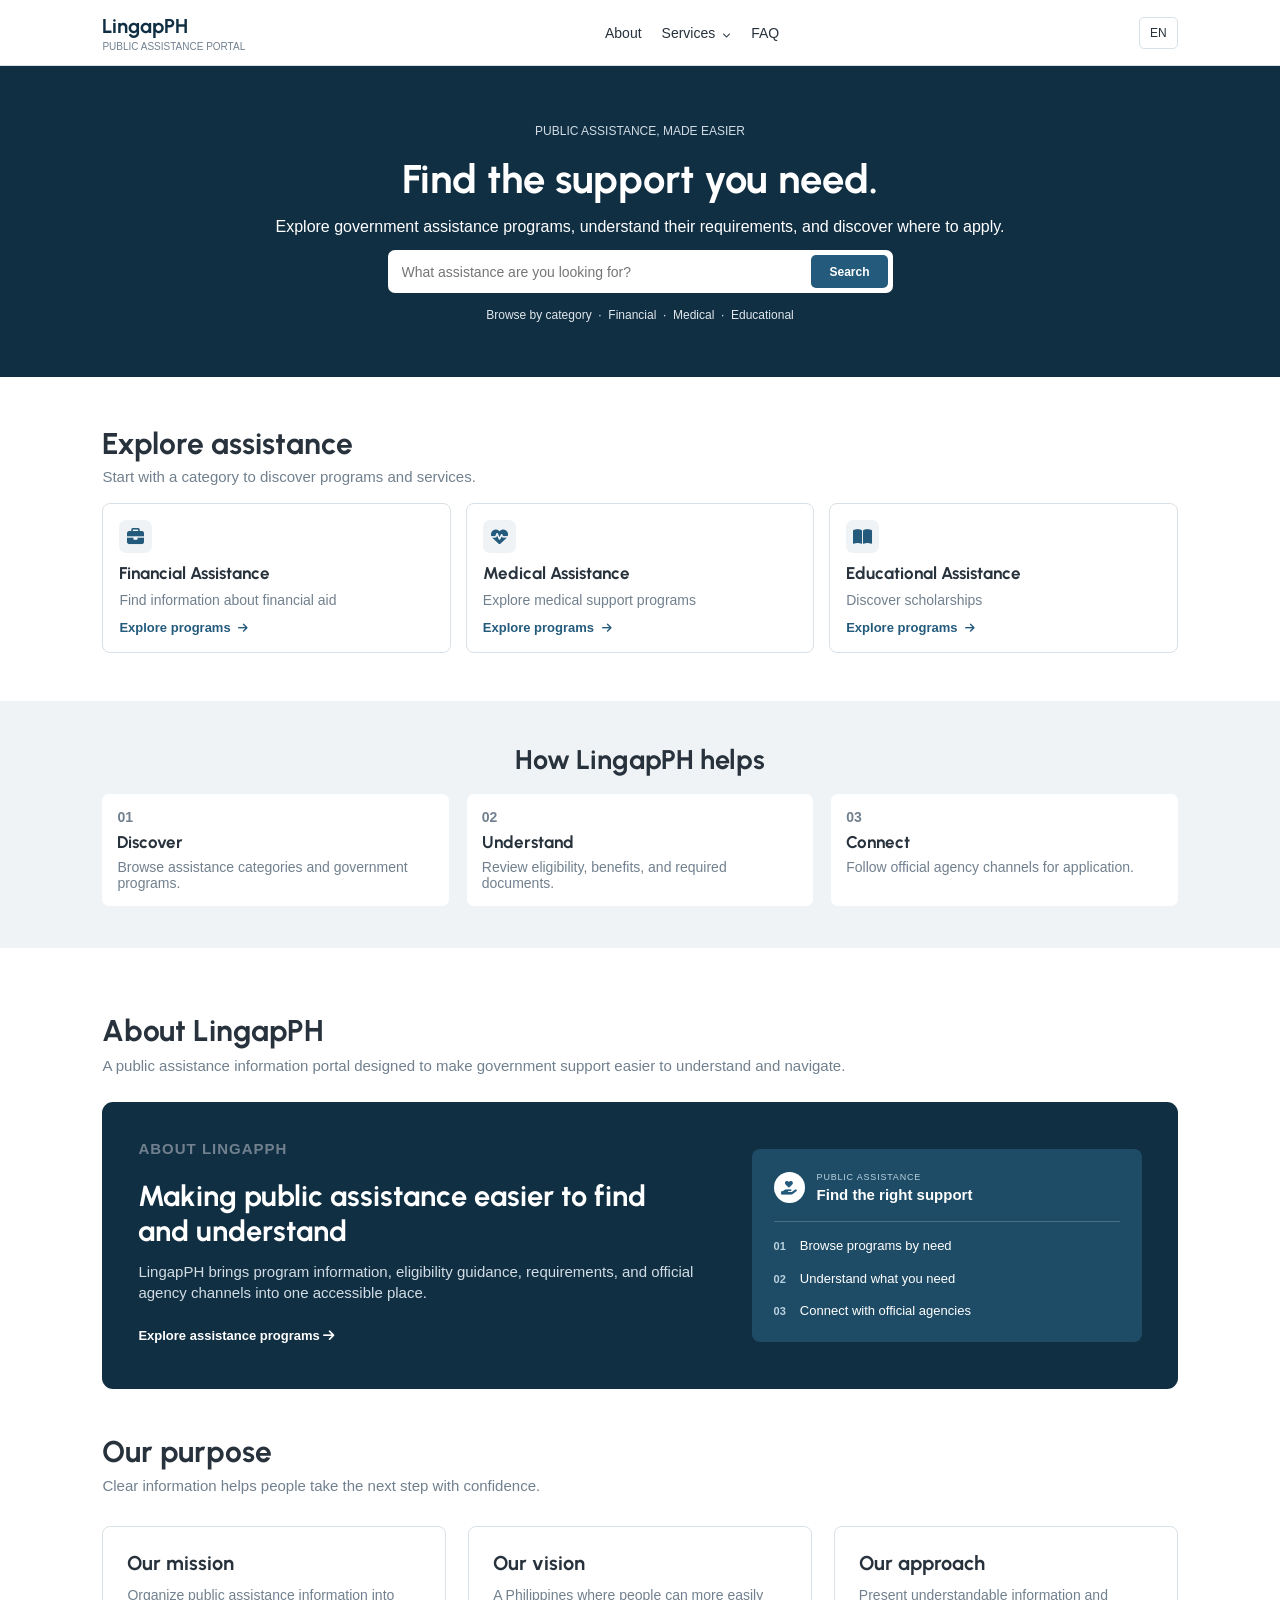
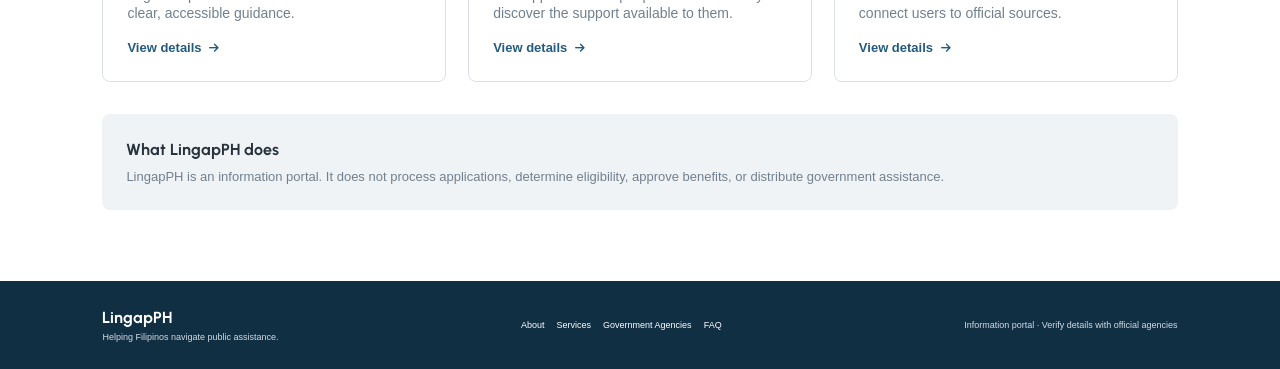
==== index.html @ 3e1032f5 "Refine portal pages and navigation" ====
<!DOCTYPE html>
<html lang="en">
<head>
    <meta charset="UTF-8">
    <meta name="viewport" content="width=device-width, initial-scale=1.0">
    <title>LingapPH | Home</title>
    <link rel="stylesheet" href="/css/style.css">
    <link rel="preconnect" href="https://fonts.googleapis.com">
    <link rel="preconnect" href="https://fonts.gstatic.com" crossorigin>
    <link href="https://fonts.googleapis.com/css2?family=Urbanist:wght@500;600;700&display=swap" rel="stylesheet">
    <link rel="stylesheet" href="https://cdnjs.cloudflare.com/ajax/libs/font-awesome/6.5.2/css/all.min.css">
</head>

<body>

    <!-- HEADER -->
    <header>
        <div class="logo">
            <h2>LingapPH</h2>
            <p>PUBLIC ASSISTANCE PORTAL</p>
        </div>

        <nav>
            <a href="/index.html">About</a>
            <div class="nav-dropdown">
                <a href="/pages/services.html" class="dropdown-toggle">Services <i class="fa-solid fa-chevron-down" aria-hidden="true"></i></a>
                <div class="dropdown-menu">
                    <a href="/pages/services.html">Services</a>
                    <a href="/pages/government.html">Government</a>
                    <a href="/pages/tools.html">Tools</a>
                </div>
            </div>
            <a href="/pages/contact.html">FAQ</a>
        </nav>

        <div class="language">EN</div>
    </header>

    <!-- HERO -->
    <section class="hero" id="home">
        <p class="subtitle">PUBLIC ASSISTANCE, MADE EASIER</p>

        <h1>Find the support you need.</h1>

        <p class="description">
            Explore government assistance programs, understand their requirements,
            and discover where to apply.
        </p>

        <div class="search-box">
            <input type="text" placeholder="What assistance are you looking for?">
            <button>Search</button>
        </div>

        <p class="browse">
            Browse by category &nbsp;·&nbsp;
            Financial &nbsp;·&nbsp;
            Medical &nbsp;·&nbsp;
            Educational
        </p>
    </section>

    <!-- ASSISTANCE CATEGORIES -->
    <section class="assistance">
        <h2 class="section-heading">Explore assistance</h2>

        <p class="section-description">
            Start with a category to discover programs and services.
        </p>

        <div class="assistance-cards">

            <div class="assistance-card">
                <div class="card-icon" aria-hidden="true">
                    <i class="fa-solid fa-briefcase"></i>
                </div>

                <h3>Financial Assistance</h3>

                <p>Find information about financial aid</p>

                <a href="#">Explore programs <i class="fa-solid fa-arrow-right" aria-hidden="true"></i></a>
            </div>

            <div class="assistance-card">
                <div class="card-icon" aria-hidden="true">
                    <i class="fa-solid fa-heart-pulse"></i>
                </div>

                <h3>Medical Assistance</h3>

                <p>Explore medical support programs</p>

                <a href="#">Explore programs <i class="fa-solid fa-arrow-right" aria-hidden="true"></i></a>
            </div>

            <div class="assistance-card">
                <div class="card-icon" aria-hidden="true">
                    <i class="fa-solid fa-book-open"></i>
                </div>

                <h3>Educational Assistance</h3>

                <p>Discover scholarships</p>

                <a href="#">Explore programs <i class="fa-solid fa-arrow-right" aria-hidden="true"></i></a>
            </div>

        </div>
    </section>

    <!-- HOW LINGAPPH HELPS -->
    <section class="how-it-works">
        <h2>How LingapPH helps</h2>

        <div class="steps">

            <div class="step">
                <p class="step-number">01</p>
                <h3>Discover</h3>
                <p>Browse assistance categories and government programs.</p>
            </div>

            <div class="step">
                <p class="step-number">02</p>
                <h3>Understand</h3>
                <p>Review eligibility, benefits, and required documents.</p>
            </div>

            <div class="step">
                <p class="step-number">03</p>
                <h3>Connect</h3>
                <p>Follow official agency channels for application.</p>
            </div>

        </div>
    </section>

    <!-- ABOUT -->
    <main class="about-page" id="about">
        <section class="about-intro">
            <h1>About LingapPH</h1>
            <p>A public assistance information portal designed to make government support easier to understand and navigate.</p>
        </section>

        <section class="about-feature">
            <div class="about-feature-copy">
                <p class="feature-label">ABOUT LINGAPPH</p>
                <h2>Making public assistance easier to find and understand</h2>
                <p>LingapPH brings program information, eligibility guidance, requirements, and official agency channels into one accessible place.</p>
                <a href="/pages/services.html">Explore assistance programs <i class="fa-solid fa-arrow-right" aria-hidden="true"></i></a>
            </div>

            <div class="about-feature-panel" aria-label="LingapPH assistance overview">
                <div class="feature-panel-heading">
                    <span class="feature-panel-icon"><i class="fa-solid fa-hand-holding-heart"></i></span>
                    <div>
                        <p>PUBLIC ASSISTANCE</p>
                        <strong>Find the right support</strong>
                    </div>
                </div>

                <div class="feature-panel-row">
                    <span>01</span>
                    <p>Browse programs by need</p>
                </div>
                <div class="feature-panel-row">
                    <span>02</span>
                    <p>Understand what you need</p>
                </div>
                <div class="feature-panel-row">
                    <span>03</span>
                    <p>Connect with official agencies</p>
                </div>
            </div>
        </section>

        <section class="purpose">
            <h2>Our purpose</h2>
            <p class="purpose-intro">Clear information helps people take the next step with confidence.</p>

            <div class="purpose-cards">
                <article class="purpose-card">
                    <h3>Our mission</h3>
                    <p>Organize public assistance information into clear, accessible guidance.</p>
                    <a href="#">View details <i class="fa-solid fa-arrow-right" aria-hidden="true"></i></a>
                </article>

                <article class="purpose-card">
                    <h3>Our vision</h3>
                    <p>A Philippines where people can more easily discover the support available to them.</p>
                    <a href="#">View details <i class="fa-solid fa-arrow-right" aria-hidden="true"></i></a>
                </article>

                <article class="purpose-card">
                    <h3>Our approach</h3>
                    <p>Present understandable information and connect users to official sources.</p>
                    <a href="#">View details <i class="fa-solid fa-arrow-right" aria-hidden="true"></i></a>
                </article>
            </div>
        </section>

        <section class="about-note">
            <h3>What LingapPH does</h3>
            <p>LingapPH is an information portal. It does not process applications, determine eligibility, approve benefits, or distribute government assistance.</p>
        </section>
    </main>

    <!-- FOOTER -->
    <footer>

        <div class="footer-brand">
            <h3>LingapPH</h3>
            <p>Helping Filipinos navigate public assistance.</p>
        </div>

        <div class="footer-links">
            <a href="#about">About</a>
            <a href="/pages/services.html">Services</a>
            <a href="/pages/government.html">Government Agencies</a>
            <a href="/pages/contact.html">FAQ</a>
        </div>

        <p class="footer-note">
            Information portal · Verify details with official agencies
        </p>

    </footer>

</body>
</html>
---- css/style.css ----
/* ==============================REUSABLES============================== */

:root {
    --navy: #112f43;
    --blue: #245b7d;
    --white: #ffffff;
    --light: #f0f3f5;
    --border: #d9e1e6;
    --text: #27323c;
    --muted: #71808e;
}

* {
    margin: 0;
    padding: 0;
    box-sizing: border-box;
}

body {
    font-family: Helvetica, Arial, sans-serif;
    color: var(--text);
    background-color: var(--white);
}

h1,
h2,
h3,
.logo h2 {
    font-family: "Urbanist", Helvetica, Arial, sans-serif;
}

/* HEADER */

header {
    width: 100%;
    height: 66px;
    padding: 0 8%;
    display: flex;
    align-items: center;
    justify-content: space-between;
    background-color: var(--white);
    border-bottom: 1px solid var(--border);
}

.logo h2 {
    font-size: 20px;
    color: var(--navy);
}

.logo p {
    font-size: 8px;
    margin-top: 3px;
    color: var(--muted);
}

nav {
    display: flex;
    align-items: center;
    gap: 20px;
}

nav a {
    text-decoration: none;
    color: var(--text);
    font-size: 11px;
}

nav a.active {
    color: var(--blue);
    font-weight: bold;
}

.nav-dropdown {
    position: relative;
    height: 66px;
    display: flex;
    align-items: center;
}

.dropdown-toggle i {
    margin-left: 4px;
    font-size: 8px;
}

.dropdown-menu {
    position: absolute;
    top: 58px;
    left: -12px;
    z-index: 10;
    min-width: 140px;
    padding: 8px 0;
    display: none;
    background-color: var(--white);
    border: 1px solid var(--border);
    border-radius: 6px;
    box-shadow: 0 5px 14px rgba(17, 47, 67, 0.12);
}

.nav-dropdown:hover .dropdown-menu {
    display: block;
}

.dropdown-menu a {
    display: block;
    padding: 9px 14px;
    white-space: nowrap;
}

.dropdown-menu a:hover {
    background-color: var(--light);
    color: var(--blue);
}

.language {
    padding: 8px 10px;
    border: 1px solid var(--border);
    border-radius: 5px;
    font-size: 10px;
}

/* FOOTER */

footer {
    background-color: var(--navy);
    color: var(--white);
    padding: 27px 8%;
    display: flex;
    align-items: center;
    justify-content: space-between;
    gap: 20px;
}

.footer-brand h3 {
    font-size: 16px;
    margin-bottom: 5px;
}

.footer-brand p,
.footer-note {
    font-size: 9px;
    color: #d1dce4;
}

.footer-links {
    display: flex;
    gap: 12px;
}

.footer-links a {
    color: var(--white);
    text-decoration: none;
    font-size: 9px;
}

/* ==============================HOME============================== */

/* HERO SECTION */

.hero {
    background-color: var(--navy);
    color: var(--white);
    text-align: center;
    padding: 58px 20px 55px;
}

.hero .subtitle {
    font-size: 12px;
    margin-bottom: 17px;
    color: #d1dce4;
}

.hero h1 {
    font-size: 40px;
    margin-bottom: 15px;
}

.hero .description {
    font-size: 16px;
    margin-bottom: 14px;
}

.search-box {
    max-width: 505px;
    height: 43px;
    margin: 0 auto 15px;
    padding: 5px;
    display: flex;
    background-color: var(--white);
    border-radius: 7px;
}

.search-box input {
    flex: 1;
    min-width: 0;
    padding: 0 9px;
    border: none;
    outline: none;
    font-family: Helvetica, Arial, sans-serif;
    font-size: 14px;
}

.search-box button {
    padding: 0 18px;
    border: none;
    border-radius: 5px;
    background-color: var(--blue);
    color: var(--white);
    font-weight: bold;
    font-size: 12px;
    cursor: pointer;
}

.browse {
    font-size: 12px;
    color: #e0e7ec;
}

/* ASSISTANCE SECTION */

.assistance {
    padding: 48px 8%;
}

.section-heading {
    font-size: 30px;
    margin-bottom: 6px;
}

.section-description {
    font-size: 15px;
    color: var(--muted);
    margin-bottom: 18px;
}

.assistance-cards {
    display: flex;
    gap: 15px;
}

.assistance-card {
    flex: 1;
    padding: 16px;
    border: 1px solid var(--border);
    border-radius: 8px;
}

.card-icon {
    width: 33px;
    height: 33px;
    display: grid;
    place-items: center;
    margin-bottom: 10px;
    border-radius: 7px;
    background-color: var(--light);
    color: var(--blue);
}

.card-icon svg {
    width: 19px;
    height: 19px;
    fill: none;
    stroke: currentColor;
    stroke-width: 1.7;
    stroke-linecap: round;
    stroke-linejoin: round;
}

.card-icon i {
    font-size: 17px;
}

.assistance-card h3 {
    font-size: 17px;
    margin-bottom: 9px;
}

.assistance-card p {
    font-size: 14px;
    color: var(--muted);
    margin-bottom: 10px;
}

.assistance-card a {
    text-decoration: none;
    color: var(--blue);
    font-size: 13px;
    font-weight: bold;
}

.assistance-card a i,
.purpose-card a i,
.service-card a i {
    margin-left: 4px;
    font-size: 11px;
}

/* HOW IT WORKS */

.how-it-works {
    background-color: var(--light);
    padding: 42px 8px;
    padding-left: 8%;
    padding-right: 8%;
}

.how-it-works h2 {
    text-align: center;
    font-size: 27px;
    margin-bottom: 18px;
}

.steps {
    display: flex;
    gap: 18px;
}

.step {
    flex: 1;
    padding: 15px;
    background-color: var(--white);
    border-radius: 7px;
}

.step-number {
    color: var(--blue);
    font-size: 13px;
    font-weight: bold;
    margin-bottom: 7px;
}

.step h3 {
    font-size: 17px;
    margin-bottom: 7px;
}

.step p {
    font-size: 14px;
    color: var(--muted);
}

/* ==============================ABOUT============================== */

.about {
    padding: 50px 100px;
}

.about h2 {
    font-size: 30px;
    margin-bottom: 15px;
}

.about p {
    font-size: 15px;
    color: var(--muted);
}

/* ==============================SERVICES============================== */

.services-page {
    padding: 64px 8% 70px;
}

.services-intro h1 {
    font-size: 30px;
    margin-bottom: 8px;
}

.services-intro p {
    color: var(--muted);
    font-size: 15px;
    margin-bottom: 24px;
}

.services-search {
    height: 61px;
    display: flex;
    align-items: center;
    padding: 5px 10px 5px 14px;
    border: 1px solid var(--border);
    border-radius: 8px;
}

.services-search input {
    flex: 1;
    height: 100%;
    border: none;
    outline: none;
    color: var(--text);
    font-family: Helvetica, Arial, sans-serif;
    font-size: 14px;
}

.services-search input::placeholder {
    color: var(--muted);
}

.services-search button,
.filter {
    border: none;
    border-radius: 20px;
    background-color: var(--light);
    color: var(--blue);
    font-weight: bold;
    font-size: 12px;
}

.services-search button {
    padding: 10px 15px;
}

.service-filters {
    display: flex;
    gap: 10px;
    margin: 24px 0;
}

.filter {
    padding: 9px 14px;
}

.service-grid {
    display: grid;
    grid-template-columns: repeat(3, 1fr);
    gap: 24px 18px;
}

.service-card {
    min-height: 133px;
    padding: 20px;
    border: 1px solid var(--border);
    border-radius: 8px;
}

.service-card h2 {
    font-size: 17px;
    margin-bottom: 10px;
}

.service-card p {
    min-height: 35px;
    color: var(--muted);
    font-size: 14px;
    line-height: 1.25;
    margin-bottom: 9px;
}

.service-card a {
    color: var(--blue);
    font-size: 13px;
    font-weight: bold;
    text-decoration: none;
}

.services-note {
    margin-top: 24px;
    color: var(--muted);
    font-size: 12px;
}

/* ==============================ABOUT PAGE============================== */

.about-page {
    padding: 64px 8% 71px;
}

.about-intro h1 {
    font-size: 30px;
    margin-bottom: 8px;
}

.about-intro > p,
.purpose-intro,
.about-feature p,
.purpose-card p,
.about-note p {
    color: var(--muted);
    font-size: 15px;
}

.about-feature {
    min-height: 287px;
    display: flex;
    justify-content: space-between;
    align-items: stretch;
    gap: 55px;
    margin-top: 28px;
    padding: 34px 36px;
    background-color: var(--navy);
    color: var(--white);
    border-radius: 11px;
}

.about-feature-copy {
    flex: 1;
    padding: 3px 0;
}

.feature-label {
    color: #b9d2df;
    font-size: 11px;
    font-weight: bold;
    letter-spacing: 1px;
    margin-bottom: 19px;
}

.about-feature h2 {
    max-width: 660px;
    font-size: 29px;
    margin-bottom: 14px;
}

.about-feature p {
    max-width: 670px;
    line-height: 1.35;
}

.about-feature-copy > p:not(.feature-label) {
    color: #d1dce4;
    margin-bottom: 23px;
}

.about-feature-copy a {
    color: var(--white);
    font-size: 13px;
    font-weight: bold;
    text-decoration: none;
}

.about-feature-panel {
    width: 390px;
    flex: 0 0 390px;
    align-self: center;
    padding: 22px;
    background-color: #1e4b65;
    border-radius: 8px;
}

.feature-panel-heading {
    display: flex;
    align-items: center;
    gap: 12px;
    padding-bottom: 17px;
    border-bottom: 1px solid rgba(255, 255, 255, 0.2);
}

.feature-panel-icon {
    width: 31px;
    height: 31px;
    display: grid;
    place-items: center;
    border-radius: 50%;
    background-color: var(--white);
    color: var(--blue);
    line-height: 1;
}

.feature-panel-icon i {
    font-size: 14px;
}

.feature-panel-heading p {
    color: #b9d2df;
    font-size: 9px;
    letter-spacing: .8px;
    margin-bottom: 3px;
}

.feature-panel-heading strong {
    font-size: 15px;
}

.feature-panel-row {
    display: flex;
    align-items: center;
    gap: 14px;
    padding-top: 15px;
}

.feature-panel-row span {
    color: #b9d2df;
    font-size: 11px;
    font-weight: bold;
}

.feature-panel-row p {
    color: var(--white);
    font-size: 13px;
}

.purpose {
    margin-top: 28px;
}

.purpose h2 {
    font-size: 30px;
    margin-bottom: 7px;
}

.purpose-intro {
    margin-bottom: 27px;
}

.purpose-cards {
    display: grid;
    grid-template-columns: repeat(3, 1fr);
    gap: 19px;
}

.purpose-card {
    min-height: 133px;
    padding: 20px;
    border: 1px solid var(--border);
    border-radius: 8px;
}

.purpose-card h3 {
    font-size: 17px;
    margin-bottom: 10px;
}

.purpose-card p {
    min-height: 35px;
    line-height: 1.25;
    margin-bottom: 9px;
}

.purpose-card a {
    font-size: 14px;
}

.purpose-card a i {
    font-size: 14px;
}

.purpose-card a {
    color: var(--blue);
    font-size: 13px;
    font-weight: bold;
    text-decoration: none;
    font-size: 9px;
}

/* CONTACTS SECTION */

.contacts {
  display: flex;
  flex-direction: column;
  padding: 48px 8%;
}

.contactsB {
  display: flex;
  flex-direction: row;
  margin-top: 14px;
  gap: 15px;
}

.contact-card {
  flex: 1;
  width: 500px;
  padding: 16px;
  border: 1px solid var(--border);
  border-radius: 8px;
}

.contact {
  display: flex;
  gap: 20px;
}

.getTouch {
  background-color: var(--light);
  height: 100%;
  width: 450px;
  border-radius: 7px;
  padding: 16px 8px;
  padding-left: 20px;
  padding-right: 20px;
}

.getTouch h3 {
  font-size: 13px;
  margin-top: 16px;
  margin-bottom: 7px;
}

.cForm {
  font-weight: bold;
  font-size: 13px;
  margin-top: 16px;
  font-family: Helvetica;
}

.contact-card input[type=text], textarea {
  border: 1px solid var(--border);
  border-radius: 5px;
  width: 100%;
  padding: 5px;
  margin-top: 7px;
  margin-bottom: 7px;
}

.contact-card input[type=SendMessagebtn] {
  width: 110px;
  font-size: 13px;
  font-weight: bold;
  text-align: center;
  background-color: var(--light);
  color: var(--blue);
  padding: 7px;
  border: none;
  border-radius: 20px;
}

/* LISTING PAGES */
.listing-page {
    margin: 0 8%;
    padding: 64px 0;
}

.listing-intro h1 {
    font-size: 30px;
    margin-bottom: 8px;
}

.listing-intro p {
    color: var(--muted);
    font-size: 15px;
    margin-bottom: 24px;
}

.tools-grid {
    display: grid;
    grid-template-columns: repeat(3, 1fr);
    gap: 24px 20px;
}

.listing-card,
.agency-card {
    padding: 20px;
    border: 1px solid var(--border);
    border-radius: 8px;
}

.listing-card {
    min-height: 133px;
}

.listing-card h2,
.agency-card h2 {
    font-size: 17px;
    margin-bottom: 10px;
}

.listing-card p,
.agency-card p {
    color: var(--muted);
    font-size: 14px;
    line-height: 1.25;
    margin-bottom: 9px;
}

.listing-card a,
.agency-card a {
    color: var(--blue);
    font-size: 13px;
    font-weight: bold;
    text-decoration: none;
}

.listing-card a i,
.agency-card a i {
    margin-left: 5px;
    font-size: 11px;
}

.listing-note {
    margin-top: 24px;
    padding: 20px;
    background: var(--light);
    border-radius: 8px;
}

.listing-note h3 {
    font-size: 16px;
    margin-bottom: 8px;
}

.listing-note p {
    color: var(--muted);
    font-size: 13px;
}

.agency-search {
    height: 61px;
    display: flex;
    align-items: center;
    padding: 5px 10px 5px 14px;
    border: 1px solid var(--border);
    border-radius: 8px;
}

.agency-search input {
    flex: 1;
    height: 100%;
    border: 0;
    outline: 0;
    font: 14px Helvetica, Arial, sans-serif;
}

.agency-search button,
.agency-filters button {
    border: 0;
    border-radius: 20px;
    background: var(--light);
    color: var(--blue);
    font-size: 12px;
    font-weight: bold;
    padding: 10px 15px;
}

.agency-filters {
    display: flex;
    gap: 10px;
    margin: 24px 0;
}

.agency-filters button {
    padding: 9px 14px;
}

.agency-list {
    display: grid;
    grid-template-columns: repeat(3, 1fr);
    gap: 18px;
}

.agency-card {
    min-height: 150px;
}

/* CONTACT PAGE */
.contacts {
    margin: 0 8%;
    padding: 64px 0;
}

.contactsB {
    display: grid;
    grid-template-columns: 1fr 1fr;
    gap: 28px;
}

.contact {
    display: block;
}

.contact-card {
    width: auto;
    padding: 24px;
}

.contact-card h3 {
    font-size: 21px;
    margin-bottom: 14px;
}

.cForm {
    margin-top: 0;
    font-size: 13px;
}

.contact-card input[type=text],
.contact-card textarea {
    display: block;
    width: 100%;
    padding: 0 12px;
    margin: 8px 0 13px;
    font: 14px Helvetica, Arial, sans-serif;
    color: var(--text);
}

.contact-card input[type=text] {
    height: 41px;
}

.contact-card textarea {
    height: 128px;
    padding-top: 10px;
    resize: vertical;
}

.contact-card input[type=SendMessagebtn] {
    margin-top: -1px;
}

.getTouch {
    width: auto;
    min-height: 307px;
    padding: 22px 24px;
    border-radius: 9px;
}

/* Shared detail links */
.service-card a,
.listing-card a,
.agency-card a,
.purpose-card a {
    font-size: 13px;
    line-height: 1.35;
}

.service-card a i,
.listing-card a i,
.agency-card a i,
.purpose-card a i {
    margin-left: 4px;
    font-size: 11px;
}

.getTouch .section-heading {
    font-size: 21px;
    margin-bottom: 16px;
}

.getTouch h3 {
    font-size: 14px;
    margin: 0 0 14px;
}

.getTouch .section-description {
    font-size: 14px;
    line-height: 1.25;
    margin-bottom: 16px;
}

/* ==============================FAQ PAGE============================== */

.faq-page {
    margin: 0 8%;
    padding: 64px 0 72px;
}

.faq-list {
    display: grid;
    gap: 12px;
}

.faq-card {
    min-height: 116px;
    padding: 20px;
    border: 1px solid var(--border);
    border-radius: 8px;
}

.faq-card h2 {
    font-size: 17px;
    margin-bottom: 10px;
}

.faq-card p {
    color: var(--muted);
    font-size: 14px;
    line-height: 1.25;
    margin-bottom: 9px;
}

.faq-card a {
    color: var(--blue);
    font-size: 13px;
    font-weight: bold;
    text-decoration: none;
}

.faq-card a i {
    margin-left: 4px;
    font-size: 11px;
}

/* Purpose section */
.purpose {
    margin-top: 44px;
}

.purpose-intro {
    margin-bottom: 32px;
}

.purpose-cards {
    gap: 22px;
}

.purpose-card {
    min-height: 151px;
    padding: 24px;
}

.purpose-card h3 {
    font-size: 20px;
    margin-bottom: 12px;
}

.purpose-card p {
    min-height: 40px;
    font-size: 14px;
    line-height: 1.25;
    margin-bottom: 11px;
}

.about-note {
    margin-top: 32px;
    padding: 26px 24px;
    background: var(--light);
    border-radius: 8px;
}

.about-note h3 {
    font-size: 16px;
    margin-bottom: 10px;
}

.about-note p {
    font-size: 13px;
}

/* Home page typography */
.logo h2 {
    font-size: 20px;
}

.logo p {
    font-size: 10px;
}

nav a {
    font-size: 14px;
}

.language {
    font-size: 12px;
}

.hero h1 {
    font-size: 40px;
}

.hero .description {
    font-size: 16px;
}

.browse {
    font-size: 12px;
}

.section-heading {
    font-size: 30px;
}

.section-description {
    font-size: 15px;
}

.assistance-card {
    padding: 16px;
}

.assistance-card h3 {
    font-size: 17px;
}

.assistance-card p {
    font-size: 14px;
}

.assistance-card a {
    font-size: 13px;
}

.how-it-works h2 {
    font-size: 27px;
}

.step h3 {
    font-size: 17px;
}

.step p {
    font-size: 14px;
}

.about-intro h1 {
    font-size: 30px;
}
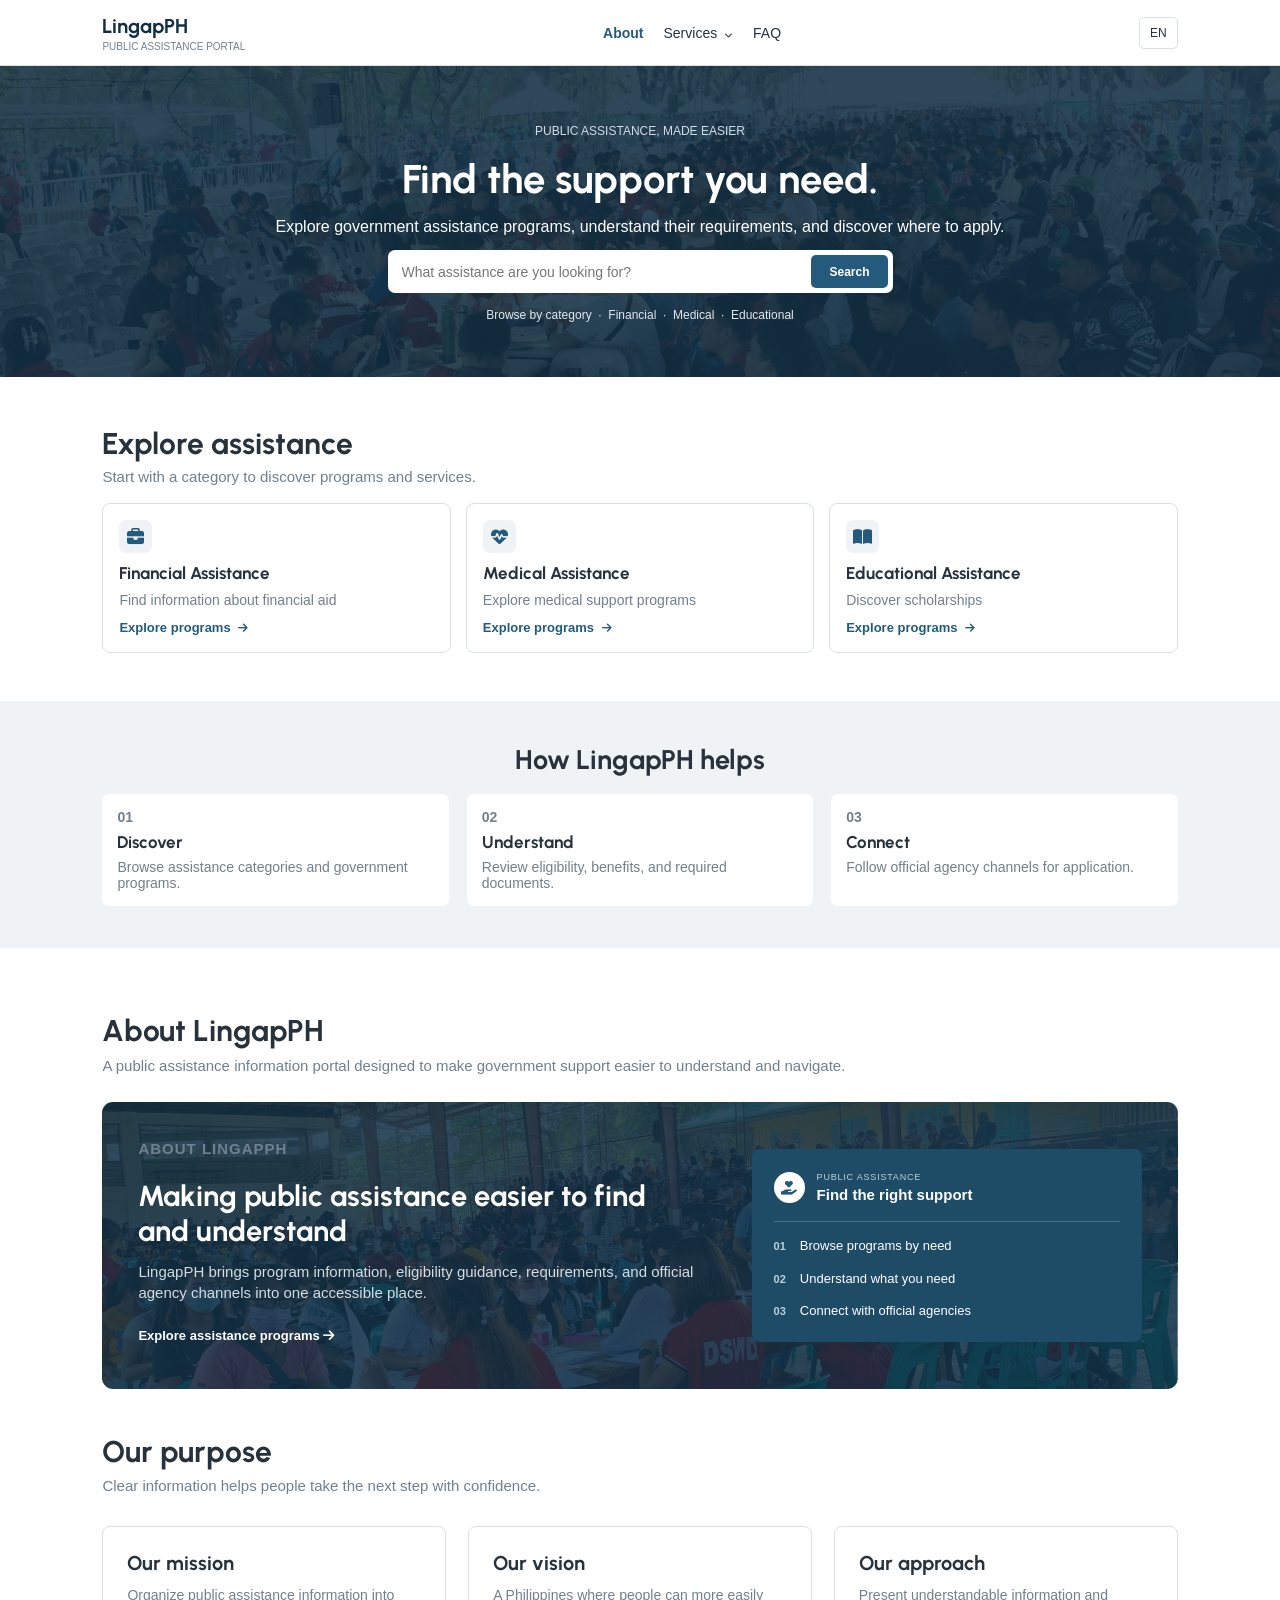
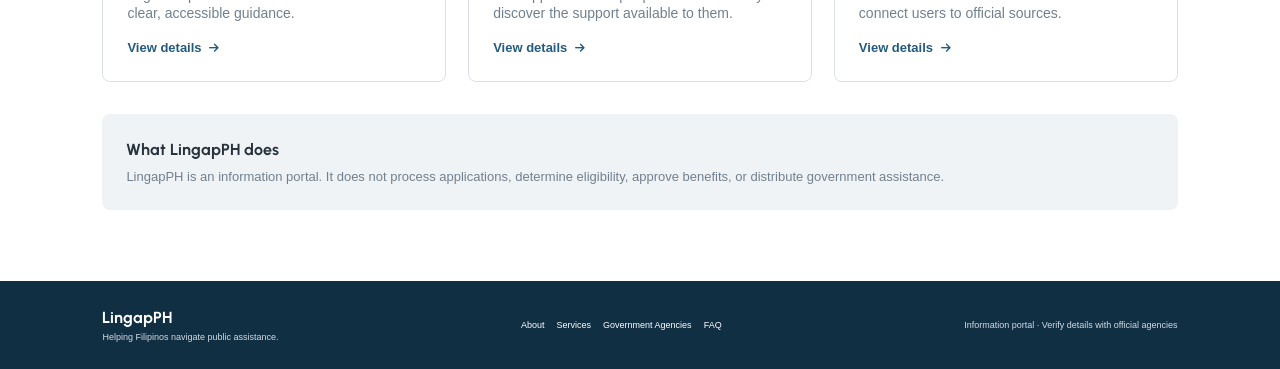
==== commit 9606627b: "Add official resource links and consolidate card styles" ====
--- a/index.html
+++ b/index.html
@@ -21,7 +21,7 @@
         </div>
 
         <nav>
-            <a href="/index.html">About</a>
+            <a href="/index.html" class="active">About</a>
             <div class="nav-dropdown">
                 <a href="/pages/services.html" class="dropdown-toggle">Services <i class="fa-solid fa-chevron-down" aria-hidden="true"></i></a>
                 <div class="dropdown-menu">
--- a/css/style.css
+++ b/css/style.css
@@ -158,6 +158,12 @@
 
 .hero {
     background-color: var(--navy);
+    background-image: linear-gradient(
+        rgba(17, 47, 67, 0.88),
+        rgba(17, 47, 67, 0.88)
+    ), url("../img/bg.jpg");
+    background-position: center;
+    background-size: cover;
     color: var(--white);
     text-align: center;
     padding: 58px 20px 55px;
@@ -288,8 +294,7 @@
 }
 
 .assistance-card a i,
-.purpose-card a i,
-.service-card a i {
+.purpose-card a i {
     margin-left: 4px;
     font-size: 11px;
 }
@@ -418,39 +423,6 @@
     padding: 9px 14px;
 }
 
-.service-grid {
-    display: grid;
-    grid-template-columns: repeat(3, 1fr);
-    gap: 24px 18px;
-}
-
-.service-card {
-    min-height: 133px;
-    padding: 20px;
-    border: 1px solid var(--border);
-    border-radius: 8px;
-}
-
-.service-card h2 {
-    font-size: 17px;
-    margin-bottom: 10px;
-}
-
-.service-card p {
-    min-height: 35px;
-    color: var(--muted);
-    font-size: 14px;
-    line-height: 1.25;
-    margin-bottom: 9px;
-}
-
-.service-card a {
-    color: var(--blue);
-    font-size: 13px;
-    font-weight: bold;
-    text-decoration: none;
-}
-
 .services-note {
     margin-top: 24px;
     color: var(--muted);
@@ -486,6 +458,12 @@
     margin-top: 28px;
     padding: 34px 36px;
     background-color: var(--navy);
+    background-image: linear-gradient(
+        rgba(17, 47, 67, 0.86),
+        rgba(17, 47, 67, 0.86)
+    ), url("../img/bg-about.jpg");
+    background-position: center;
+    background-size: cover;
     color: var(--white);
     border-radius: 11px;
 }
@@ -640,78 +618,6 @@
     font-size: 9px;
 }
 
-/* CONTACTS SECTION */
-
-.contacts {
-  display: flex;
-  flex-direction: column;
-  padding: 48px 8%;
-}
-
-.contactsB {
-  display: flex;
-  flex-direction: row;
-  margin-top: 14px;
-  gap: 15px;
-}
-
-.contact-card {
-  flex: 1;
-  width: 500px;
-  padding: 16px;
-  border: 1px solid var(--border);
-  border-radius: 8px;
-}
-
-.contact {
-  display: flex;
-  gap: 20px;
-}
-
-.getTouch {
-  background-color: var(--light);
-  height: 100%;
-  width: 450px;
-  border-radius: 7px;
-  padding: 16px 8px;
-  padding-left: 20px;
-  padding-right: 20px;
-}
-
-.getTouch h3 {
-  font-size: 13px;
-  margin-top: 16px;
-  margin-bottom: 7px;
-}
-
-.cForm {
-  font-weight: bold;
-  font-size: 13px;
-  margin-top: 16px;
-  font-family: Helvetica;
-}
-
-.contact-card input[type=text], textarea {
-  border: 1px solid var(--border);
-  border-radius: 5px;
-  width: 100%;
-  padding: 5px;
-  margin-top: 7px;
-  margin-bottom: 7px;
-}
-
-.contact-card input[type=SendMessagebtn] {
-  width: 110px;
-  font-size: 13px;
-  font-weight: bold;
-  text-align: center;
-  background-color: var(--light);
-  color: var(--blue);
-  padding: 7px;
-  border: none;
-  border-radius: 20px;
-}
-
 /* LISTING PAGES */
 .listing-page {
     margin: 0 8%;
@@ -729,31 +635,34 @@
     margin-bottom: 24px;
 }
 
-.tools-grid {
+.tools-grid,
+.service-grid,
+.agency-grid {
     display: grid;
     grid-template-columns: repeat(3, 1fr);
     gap: 24px 20px;
 }
 
 .listing-card,
-.agency-card {
+.agency-card,
+.service-card {
+    min-height: 133px;
     padding: 20px;
     border: 1px solid var(--border);
     border-radius: 8px;
 }
 
-.listing-card {
-    min-height: 133px;
-}
-
 .listing-card h2,
-.agency-card h2 {
+.agency-card h2,
+.service-card h2 {
     font-size: 17px;
     margin-bottom: 10px;
 }
 
 .listing-card p,
-.agency-card p {
+.agency-card p,
+.service-card p {
+    min-height: 35px;
     color: var(--muted);
     font-size: 14px;
     line-height: 1.25;
@@ -761,7 +670,8 @@
 }
 
 .listing-card a,
-.agency-card a {
+.agency-card a,
+.service-card a {
     color: var(--blue);
     font-size: 13px;
     font-weight: bold;
@@ -769,7 +679,8 @@
 }
 
 .listing-card a i,
-.agency-card a i {
+.agency-card a i,
+.service-card a i {
     margin-left: 5px;
     font-size: 11px;
 }
@@ -829,18 +740,10 @@
     padding: 9px 14px;
 }
 
-.agency-list {
-    display: grid;
-    grid-template-columns: repeat(3, 1fr);
-    gap: 18px;
-}
-
-.agency-card {
-    min-height: 150px;
-}
-
 /* CONTACT PAGE */
 .contacts {
+    display: flex;
+    flex-direction: column;
     margin: 0 8%;
     padding: 64px 0;
 }
@@ -856,6 +759,8 @@
 }
 
 .contact-card {
+    border: 1px solid var(--border);
+    border-radius: 8px;
     width: auto;
     padding: 24px;
 }
@@ -866,6 +771,8 @@
 }
 
 .cForm {
+    font-family: Helvetica, Arial, sans-serif;
+    font-weight: bold;
     margin-top: 0;
     font-size: 13px;
 }
@@ -882,19 +789,33 @@
 
 .contact-card input[type=text] {
     height: 41px;
+    border: 1px solid var(--border);
+    border-radius: 5px;
 }
 
 .contact-card textarea {
+    border: 1px solid var(--border);
+    border-radius: 5px;
     height: 128px;
     padding-top: 10px;
     resize: vertical;
 }
 
 .contact-card input[type=SendMessagebtn] {
+    width: 110px;
+    font-size: 13px;
+    font-weight: bold;
+    text-align: center;
+    background-color: var(--light);
+    color: var(--blue);
+    padding: 7px;
+    border: none;
+    border-radius: 20px;
     margin-top: -1px;
 }
 
 .getTouch {
+    background-color: var(--light);
     width: auto;
     min-height: 307px;
     padding: 22px 24px;
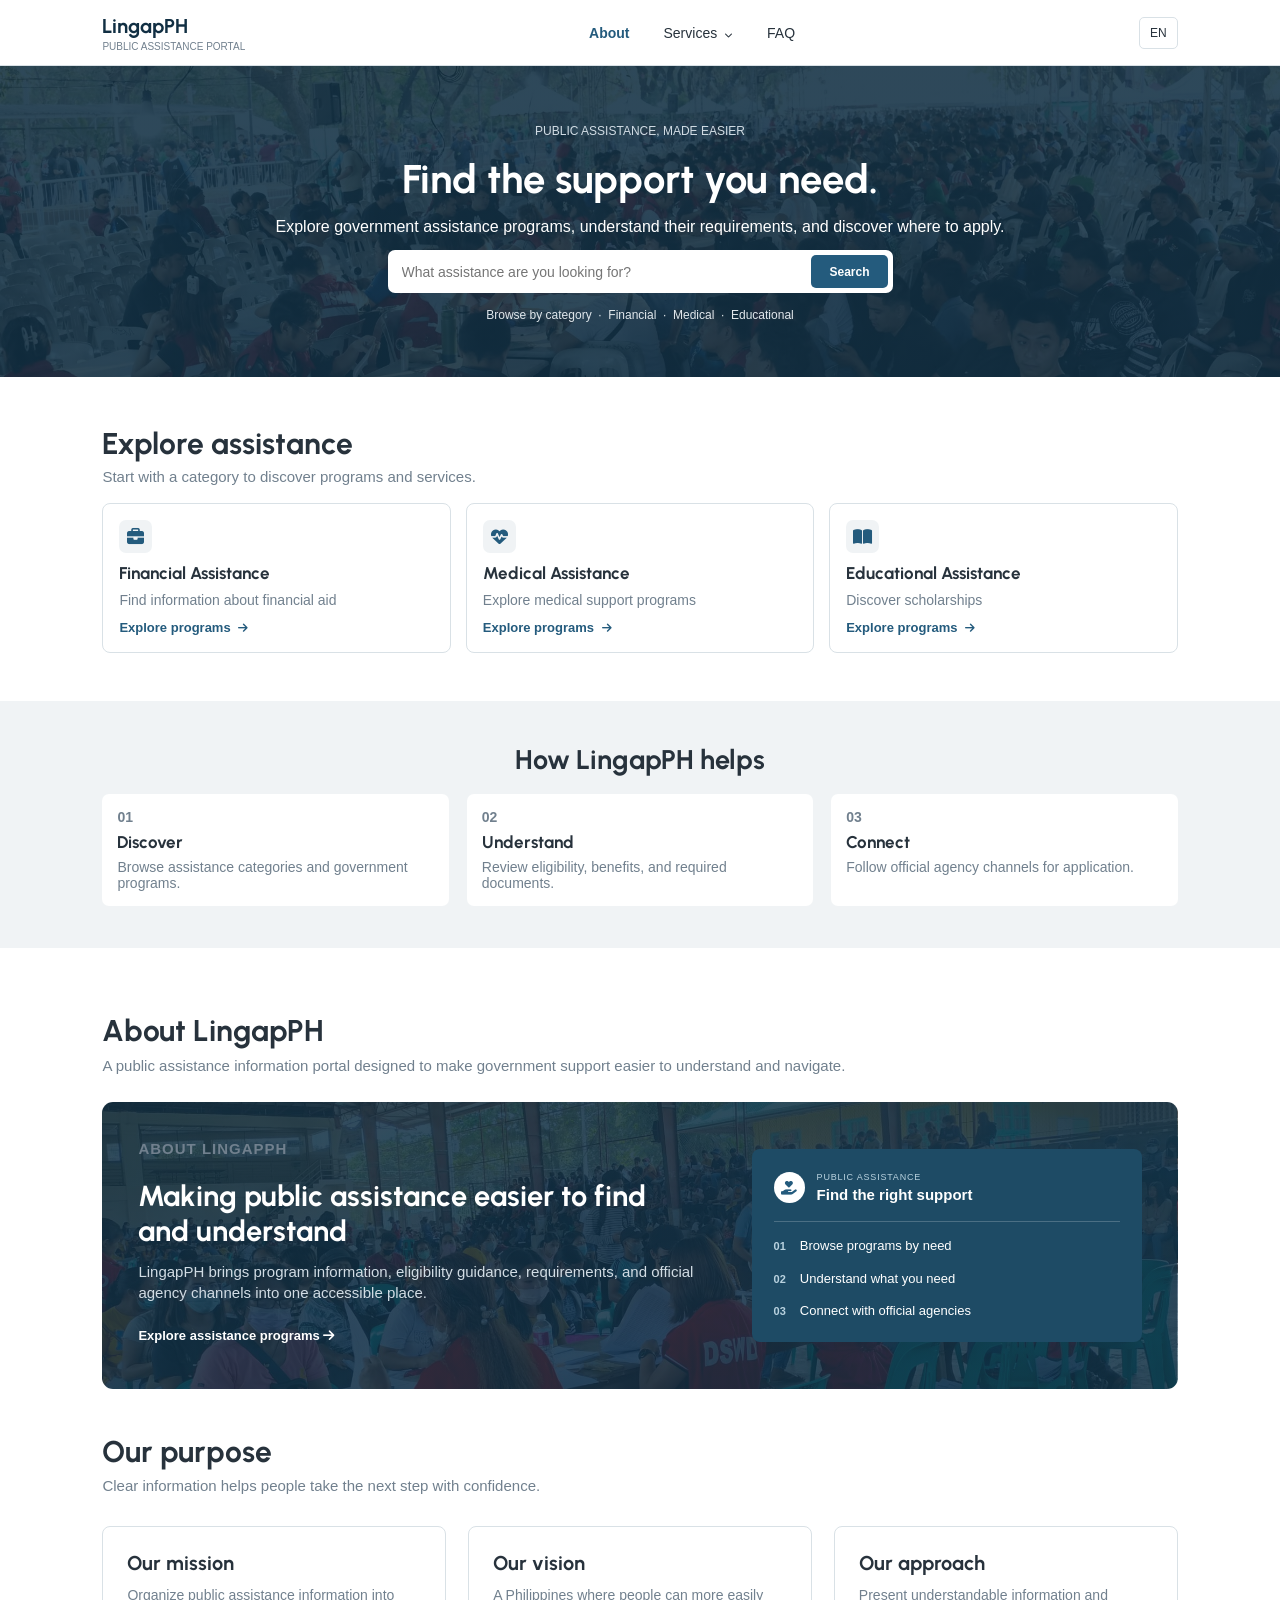
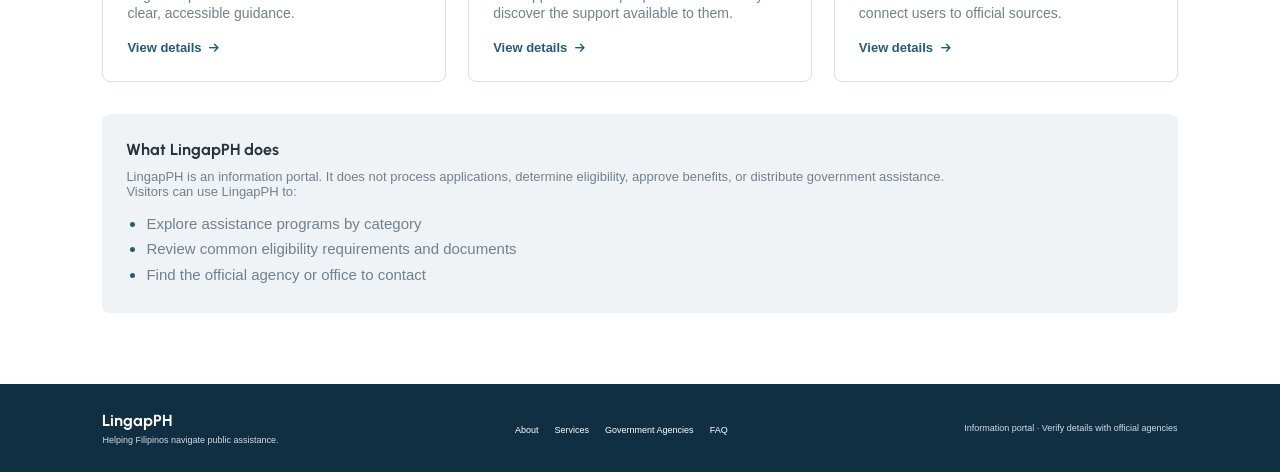
==== commit 7d162d46: "Improve semantic navigation lists" ====
--- a/index.html
+++ b/index.html
@@ -21,16 +21,18 @@
         </div>
 
         <nav>
-            <a href="/index.html" class="active">About</a>
-            <div class="nav-dropdown">
-                <a href="/pages/services.html" class="dropdown-toggle">Services <i class="fa-solid fa-chevron-down" aria-hidden="true"></i></a>
-                <div class="dropdown-menu">
-                    <a href="/pages/services.html">Services</a>
-                    <a href="/pages/government.html">Government</a>
-                    <a href="/pages/tools.html">Tools</a>
-                </div>
-            </div>
-            <a href="/pages/contact.html">FAQ</a>
+            <ul class="nav-list">
+                <li><a href="/index.html" class="active">About</a></li>
+                <li class="nav-dropdown">
+                    <a href="/pages/services.html" class="dropdown-toggle">Services <i class="fa-solid fa-chevron-down" aria-hidden="true"></i></a>
+                    <ul class="dropdown-menu">
+                        <li><a href="/pages/services.html">Services</a></li>
+                        <li><a href="/pages/government.html">Government</a></li>
+                        <li><a href="/pages/tools.html">Tools</a></li>
+                    </ul>
+                </li>
+                <li><a href="/pages/contact.html">FAQ</a></li>
+            </ul>
         </nav>
 
         <div class="language">EN</div>
@@ -203,6 +205,12 @@
         <section class="about-note">
             <h3>What LingapPH does</h3>
             <p>LingapPH is an information portal. It does not process applications, determine eligibility, approve benefits, or distribute government assistance.</p>
+            <p>Visitors can use LingapPH to:</p>
+            <ul class="about-note-list">
+                <li>Explore assistance programs by category</li>
+                <li>Review common eligibility requirements and documents</li>
+                <li>Find the official agency or office to contact</li>
+            </ul>
         </section>
     </main>
 
@@ -215,10 +223,12 @@
         </div>
 
         <div class="footer-links">
-            <a href="#about">About</a>
-            <a href="/pages/services.html">Services</a>
-            <a href="/pages/government.html">Government Agencies</a>
-            <a href="/pages/contact.html">FAQ</a>
+            <ul>
+                <li><a href="#about">About</a></li>
+                <li><a href="/pages/services.html">Services</a></li>
+                <li><a href="/pages/government.html">Government Agencies</a></li>
+                <li><a href="/pages/contact.html">FAQ</a></li>
+            </ul>
         </div>
 
         <p class="footer-note">
--- a/css/style.css
+++ b/css/style.css
@@ -56,13 +56,36 @@
 nav {
     display: flex;
     align-items: center;
-    gap: 20px;
+}
+
+.nav-list,
+.dropdown-menu,
+.footer-links ul {
+    list-style: none;
+    margin: 0;
+    padding: 0;
+}
+
+.nav-list {
+    display: flex;
+    align-items: center;
+    gap: 8px;
 }
 
 nav a {
+    display: block;
     text-decoration: none;
     color: var(--text);
     font-size: 11px;
+    padding: 9px 13px;
+    border-radius: 7px;
+    transition: background-color .2s ease, color .2s ease;
+}
+
+.nav-list > li > a:hover,
+.dropdown-toggle:hover {
+    background-color: var(--light);
+    color: var(--blue);
 }
 
 nav a.active {
@@ -72,9 +95,6 @@
 
 .nav-dropdown {
     position: relative;
-    height: 66px;
-    display: flex;
-    align-items: center;
 }
 
 .dropdown-toggle i {
@@ -84,11 +104,11 @@
 
 .dropdown-menu {
     position: absolute;
-    top: 58px;
-    left: -12px;
+    top: calc(100% + 8px);
+    left: 0;
     z-index: 10;
     min-width: 140px;
-    padding: 8px 0;
+    padding: 7px;
     display: none;
     background-color: var(--white);
     border: 1px solid var(--border);
@@ -101,8 +121,7 @@
 }
 
 .dropdown-menu a {
-    display: block;
-    padding: 9px 14px;
+    padding: 9px 11px;
     white-space: nowrap;
 }
 
@@ -142,8 +161,12 @@
 }
 
 .footer-links {
-    display: flex;
-    gap: 12px;
+    display: block;
+}
+
+.footer-links ul {
+    display: flex;
+    gap: 16px;
 }
 
 .footer-links a {
@@ -361,22 +384,23 @@
 
 /* ==============================SERVICES============================== */
 
-.services-page {
-    padding: 64px 8% 70px;
-}
-
-.services-intro h1 {
+.listing-page {
+    margin: 0 8%;
+    padding: 64px 0 70px;
+}
+
+.listing-intro h1 {
     font-size: 30px;
     margin-bottom: 8px;
 }
 
-.services-intro p {
+.listing-intro p {
     color: var(--muted);
     font-size: 15px;
     margin-bottom: 24px;
 }
 
-.services-search {
+.listing-search {
     height: 61px;
     display: flex;
     align-items: center;
@@ -385,7 +409,7 @@
     border-radius: 8px;
 }
 
-.services-search input {
+.listing-search input {
     flex: 1;
     height: 100%;
     border: none;
@@ -395,12 +419,13 @@
     font-size: 14px;
 }
 
-.services-search input::placeholder {
-    color: var(--muted);
-}
-
-.services-search button,
-.filter {
+.listing-search input::placeholder {
+    color: var(--muted);
+}
+
+.listing-search button,
+.filter,
+.listing-filters button {
     border: none;
     border-radius: 20px;
     background-color: var(--light);
@@ -409,16 +434,17 @@
     font-size: 12px;
 }
 
-.services-search button {
+.listing-search button {
     padding: 10px 15px;
 }
 
-.service-filters {
+.listing-filters {
     display: flex;
     gap: 10px;
     margin: 24px 0;
 }
 
+.listing-filters button,
 .filter {
     padding: 9px 14px;
 }
@@ -447,6 +473,19 @@
 .about-note p {
     color: var(--muted);
     font-size: 15px;
+}
+
+.about-note-list {
+    max-width: 680px;
+    margin: 12px 0 0;
+    padding-left: 20px;
+    color: var(--muted);
+    font-size: 15px;
+    line-height: 1.7;
+}
+
+.about-note-list li::marker {
+    color: var(--blue);
 }
 
 .about-feature {
@@ -619,49 +658,25 @@
 }
 
 /* LISTING PAGES */
-.listing-page {
-    margin: 0 8%;
-    padding: 64px 0;
-}
-
-.listing-intro h1 {
-    font-size: 30px;
-    margin-bottom: 8px;
-}
-
-.listing-intro p {
-    color: var(--muted);
-    font-size: 15px;
-    margin-bottom: 24px;
-}
-
-.tools-grid,
-.service-grid,
-.agency-grid {
+.listing-grid {
     display: grid;
     grid-template-columns: repeat(3, 1fr);
     gap: 24px 20px;
 }
 
-.listing-card,
-.agency-card,
-.service-card {
+.listing-card {
     min-height: 133px;
     padding: 20px;
     border: 1px solid var(--border);
     border-radius: 8px;
 }
 
-.listing-card h2,
-.agency-card h2,
-.service-card h2 {
+.listing-card h2 {
     font-size: 17px;
     margin-bottom: 10px;
 }
 
-.listing-card p,
-.agency-card p,
-.service-card p {
+.listing-card p {
     min-height: 35px;
     color: var(--muted);
     font-size: 14px;
@@ -669,18 +684,14 @@
     margin-bottom: 9px;
 }
 
-.listing-card a,
-.agency-card a,
-.service-card a {
+.listing-card a {
     color: var(--blue);
     font-size: 13px;
     font-weight: bold;
     text-decoration: none;
 }
 
-.listing-card a i,
-.agency-card a i,
-.service-card a i {
+.listing-card a i {
     margin-left: 5px;
     font-size: 11px;
 }
@@ -700,44 +711,6 @@
 .listing-note p {
     color: var(--muted);
     font-size: 13px;
-}
-
-.agency-search {
-    height: 61px;
-    display: flex;
-    align-items: center;
-    padding: 5px 10px 5px 14px;
-    border: 1px solid var(--border);
-    border-radius: 8px;
-}
-
-.agency-search input {
-    flex: 1;
-    height: 100%;
-    border: 0;
-    outline: 0;
-    font: 14px Helvetica, Arial, sans-serif;
-}
-
-.agency-search button,
-.agency-filters button {
-    border: 0;
-    border-radius: 20px;
-    background: var(--light);
-    color: var(--blue);
-    font-size: 12px;
-    font-weight: bold;
-    padding: 10px 15px;
-}
-
-.agency-filters {
-    display: flex;
-    gap: 10px;
-    margin: 24px 0;
-}
-
-.agency-filters button {
-    padding: 9px 14px;
 }
 
 /* CONTACT PAGE */
@@ -823,17 +796,13 @@
 }
 
 /* Shared detail links */
-.service-card a,
 .listing-card a,
-.agency-card a,
 .purpose-card a {
     font-size: 13px;
     line-height: 1.35;
 }
 
-.service-card a i,
 .listing-card a i,
-.agency-card a i,
 .purpose-card a i {
     margin-left: 4px;
     font-size: 11px;
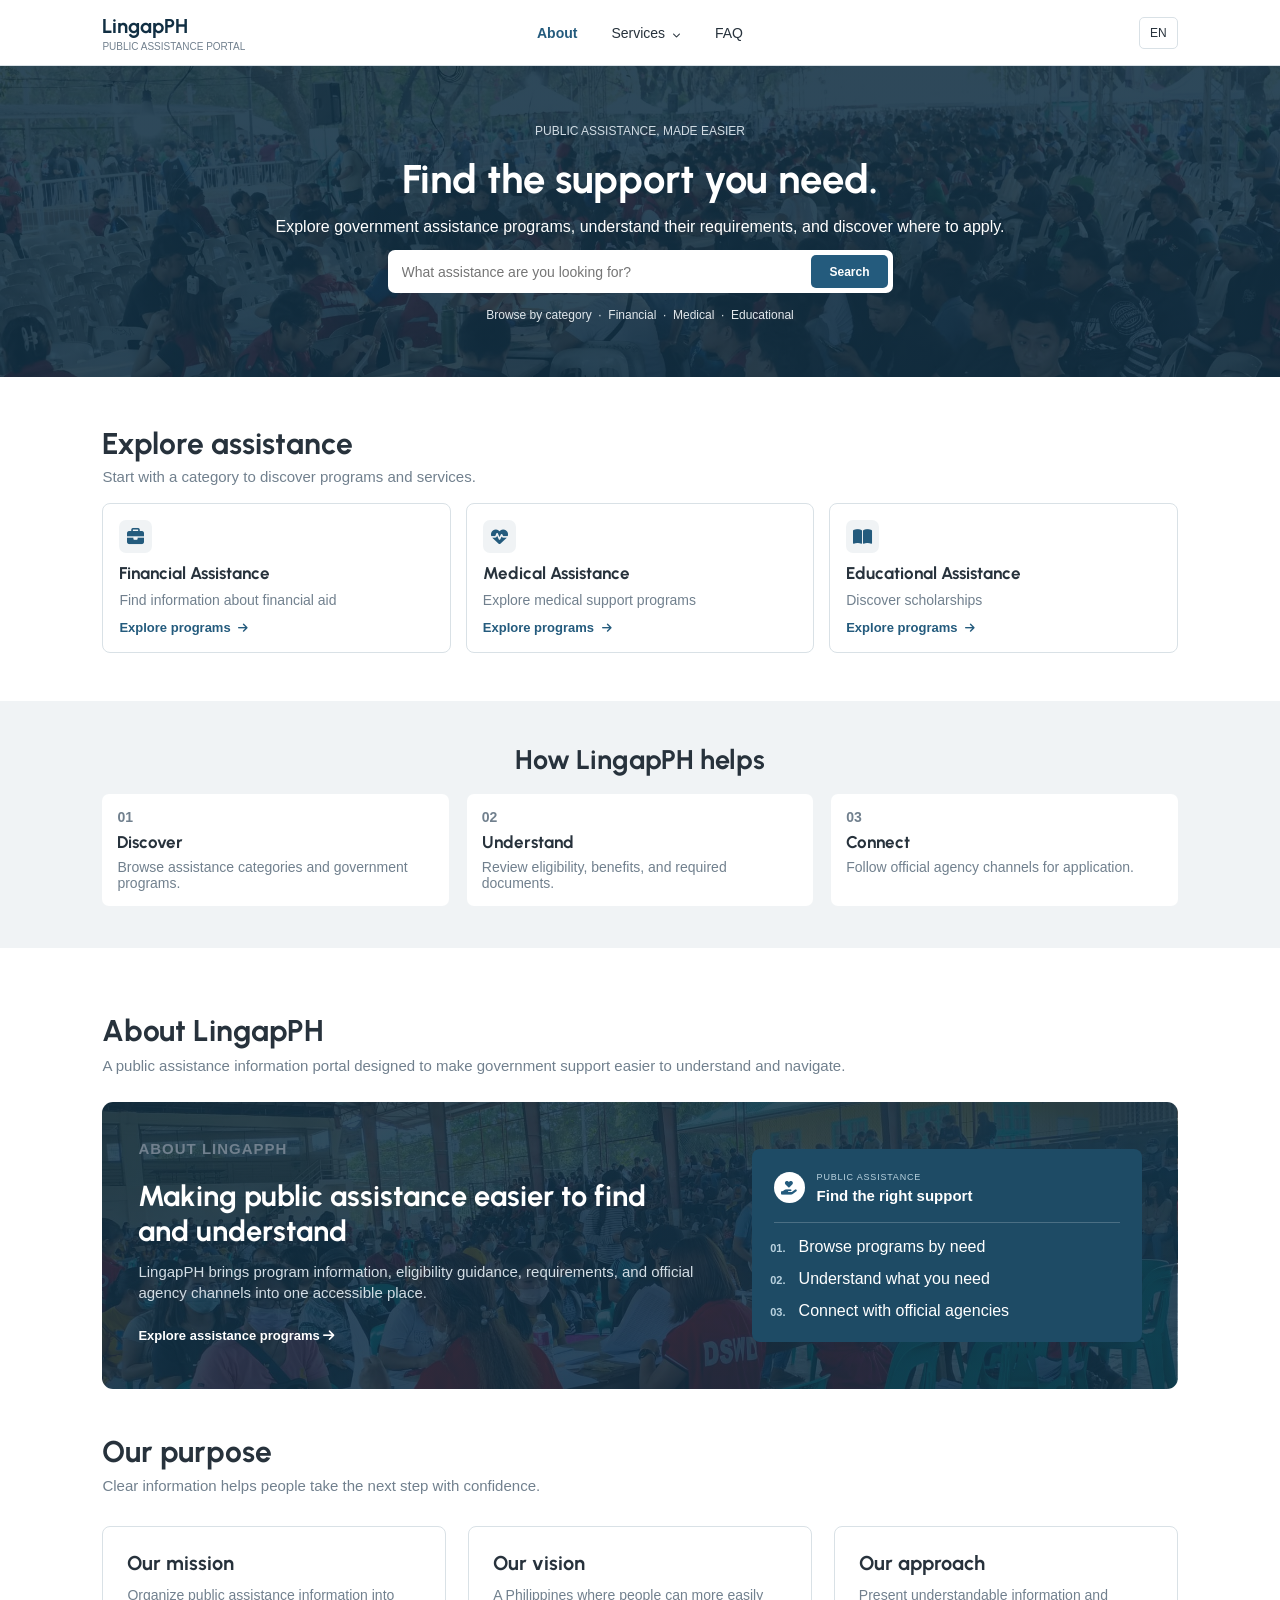
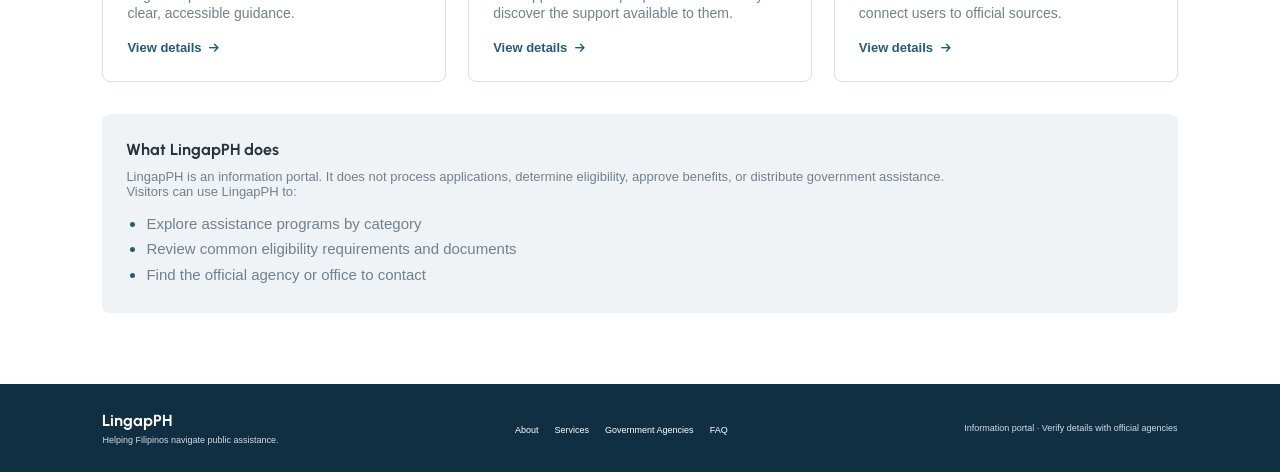
==== commit c80873c8: "List" ====
--- a/index.html
+++ b/index.html
@@ -31,7 +31,7 @@
                         <li><a href="/pages/tools.html">Tools</a></li>
                     </ul>
                 </li>
-                <li><a href="/pages/contact.html">FAQ</a></li>
+                <li><a href="/pages/faq.html">FAQ</a></li>
             </ul>
         </nav>
 
@@ -161,19 +161,17 @@
                         <strong>Find the right support</strong>
                     </div>
                 </div>
-
-                <div class="feature-panel-row">
-                    <span>01</span>
-                    <p>Browse programs by need</p>
-                </div>
-                <div class="feature-panel-row">
-                    <span>02</span>
-                    <p>Understand what you need</p>
-                </div>
-                <div class="feature-panel-row">
-                    <span>03</span>
-                    <p>Connect with official agencies</p>
-                </div>
+                <ol class="feature-panel-row">
+                <div>
+                    <li><span>Browse programs by need</span></li>
+                </div>
+                <div>
+                    <li><span>Understand what you need</span></li>
+                </div>
+                <div>
+                    <li><span>Connect with official agencies</span></li>
+                </div>
+                </ol>
             </div>
         </section>
 
@@ -227,7 +225,7 @@
                 <li><a href="#about">About</a></li>
                 <li><a href="/pages/services.html">Services</a></li>
                 <li><a href="/pages/government.html">Government Agencies</a></li>
-                <li><a href="/pages/contact.html">FAQ</a></li>
+                <li><a href="/pages/faq.html">FAQ</a></li>
             </ul>
         </div>
 
--- a/css/style.css
+++ b/css/style.css
@@ -32,6 +32,7 @@
 /* HEADER */
 
 header {
+    position: relative;
     width: 100%;
     height: 66px;
     padding: 0 8%;
@@ -54,6 +55,9 @@
 }
 
 nav {
+    position: absolute;
+    left: 50%;
+    transform: translateX(-50%);
     display: flex;
     align-items: center;
 }
@@ -104,7 +108,7 @@
 
 .dropdown-menu {
     position: absolute;
-    top: calc(100% + 8px);
+    top: 100%;
     left: 0;
     z-index: 10;
     min-width: 140px;
@@ -122,7 +126,6 @@
 
 .dropdown-menu a {
     padding: 9px 11px;
-    white-space: nowrap;
 }
 
 .dropdown-menu a:hover {
@@ -588,12 +591,23 @@
 
 .feature-panel-row {
     display: flex;
-    align-items: center;
+    align-items: left;
+    flex-direction: column;
     gap: 14px;
+    padding-left: 15px;
     padding-top: 15px;
 }
 
 .feature-panel-row span {
+    margin-left: 10px;
+}
+
+.feature-panel-row li {
+    list-style-type: decimal-leading-zero;
+}
+
+.feature-panel-row li::marker {
+    margin-block-end: 10px;
     color: #b9d2df;
     font-size: 11px;
     font-weight: bold;
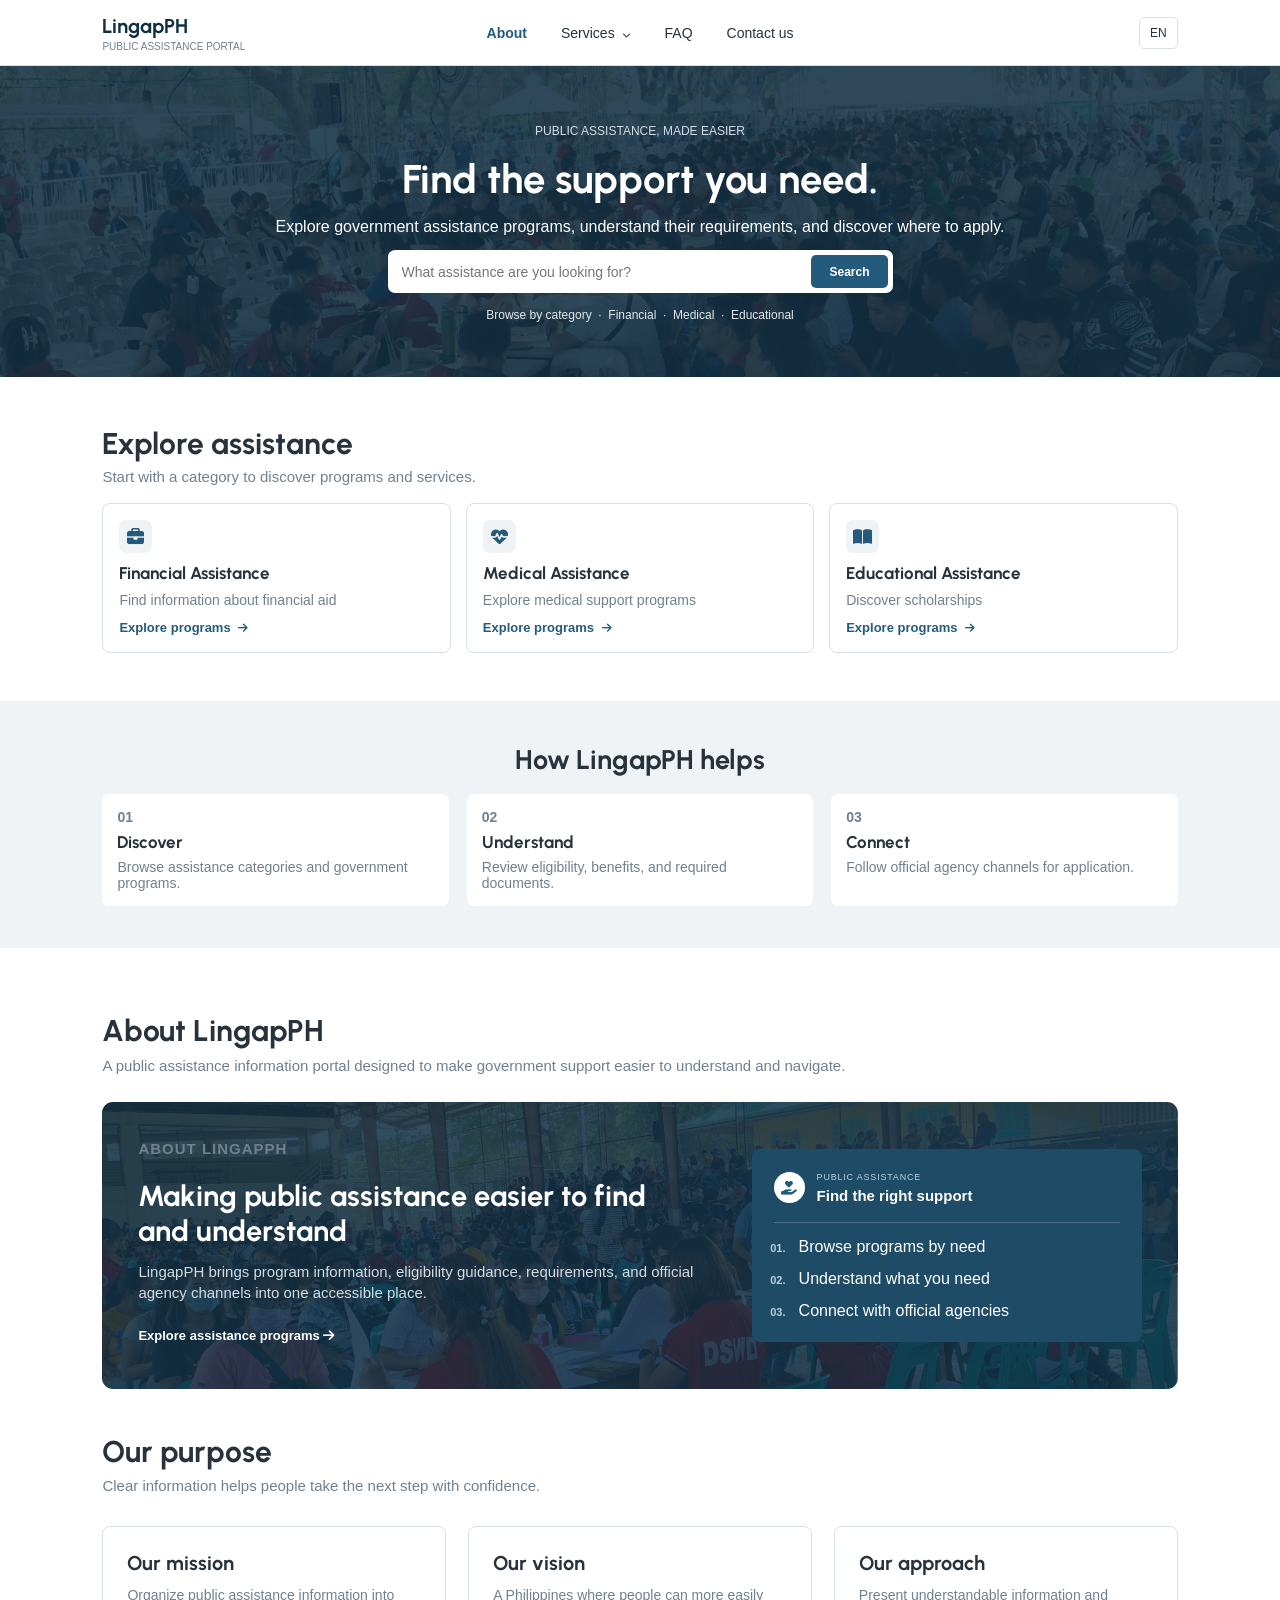
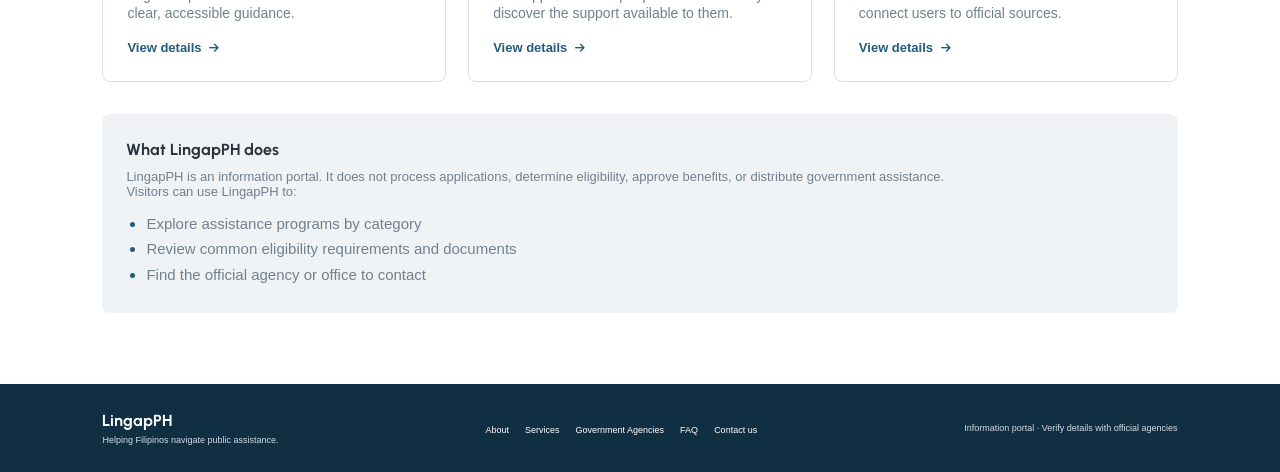
==== commit 82b40db9: "Contacts Page - Change Header and Footer to include Contact us." ====
--- a/index.html
+++ b/index.html
@@ -32,6 +32,7 @@
                     </ul>
                 </li>
                 <li><a href="/pages/faq.html">FAQ</a></li>
+                <li><a href="/pages/contact.html">Contact us</a></li>
             </ul>
         </nav>
 
@@ -226,6 +227,7 @@
                 <li><a href="/pages/services.html">Services</a></li>
                 <li><a href="/pages/government.html">Government Agencies</a></li>
                 <li><a href="/pages/faq.html">FAQ</a></li>
+                <li><a href="/pages/contact.html">Contact us</a></li>
             </ul>
         </div>
 
--- a/css/style.css
+++ b/css/style.css
@@ -804,9 +804,15 @@
 .getTouch {
     background-color: var(--light);
     width: auto;
+    height: fit-content;
     min-height: 307px;
     padding: 22px 24px;
     border-radius: 9px;
+}
+
+.getTouch h2 {
+    font-size: 21px;
+    margin-bottom: 16px;
 }
 
 /* Shared detail links */
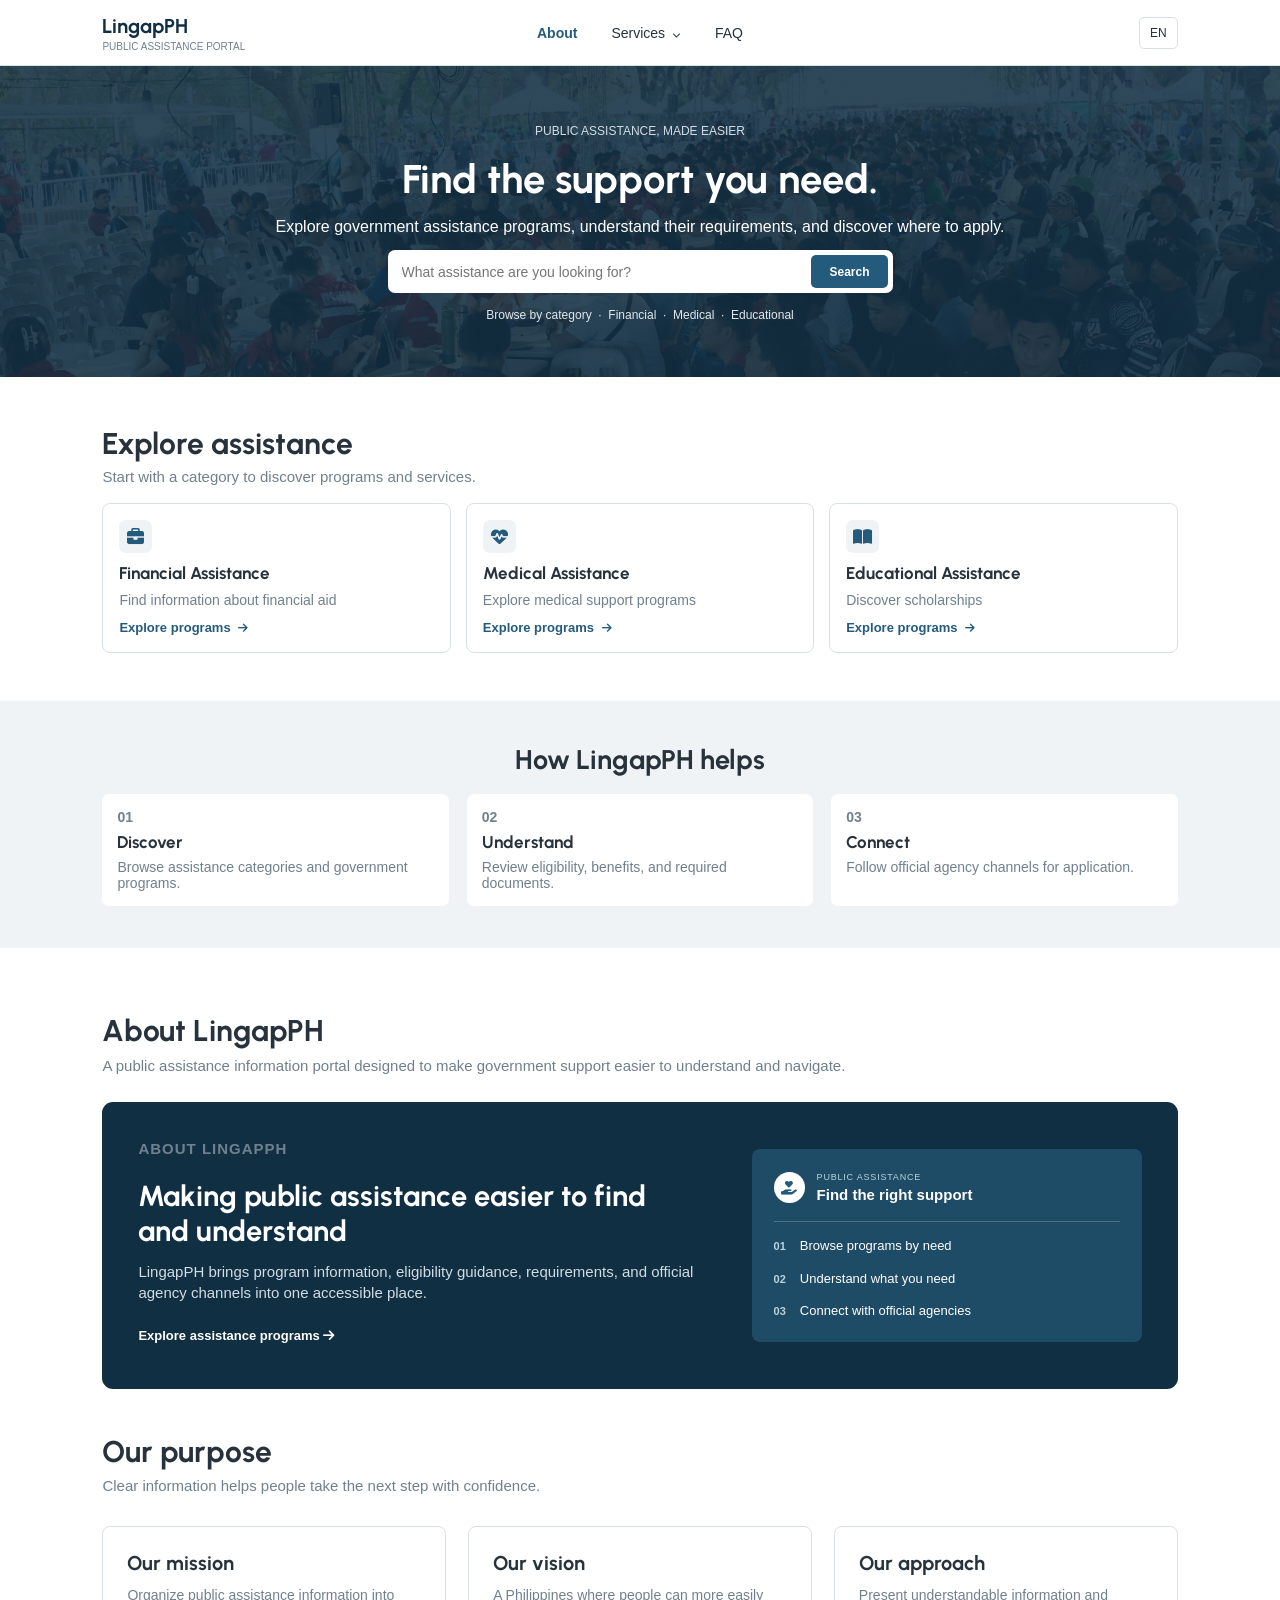
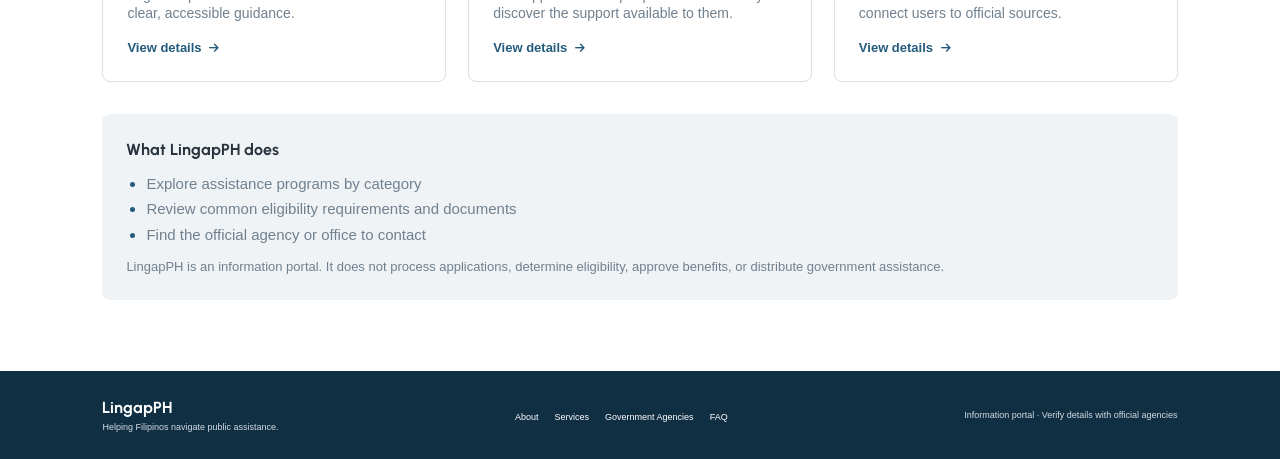
==== commit 9f1a4fc3: "final revisions" ====
--- a/index.html
+++ b/index.html
@@ -32,7 +32,6 @@
                     </ul>
                 </li>
                 <li><a href="/pages/faq.html">FAQ</a></li>
-                <li><a href="/pages/contact.html">Contact us</a></li>
             </ul>
         </nav>
 
@@ -162,17 +161,19 @@
                         <strong>Find the right support</strong>
                     </div>
                 </div>
-                <ol class="feature-panel-row">
-                <div>
-                    <li><span>Browse programs by need</span></li>
-                </div>
-                <div>
-                    <li><span>Understand what you need</span></li>
-                </div>
-                <div>
-                    <li><span>Connect with official agencies</span></li>
-                </div>
-                </ol>
+
+                <div class="feature-panel-row">
+                    <span>01</span>
+                    <p>Browse programs by need</p>
+                </div>
+                <div class="feature-panel-row">
+                    <span>02</span>
+                    <p>Understand what you need</p>
+                </div>
+                <div class="feature-panel-row">
+                    <span>03</span>
+                    <p>Connect with official agencies</p>
+                </div>
             </div>
         </section>
 
@@ -203,13 +204,12 @@
 
         <section class="about-note">
             <h3>What LingapPH does</h3>
-            <p>LingapPH is an information portal. It does not process applications, determine eligibility, approve benefits, or distribute government assistance.</p>
-            <p>Visitors can use LingapPH to:</p>
-            <ul class="about-note-list">
+             <ul class="about-note-list">
                 <li>Explore assistance programs by category</li>
                 <li>Review common eligibility requirements and documents</li>
                 <li>Find the official agency or office to contact</li>
             </ul>
+            <p>LingapPH is an information portal. It does not process applications, determine eligibility, approve benefits, or distribute government assistance.</p>
         </section>
     </main>
 
@@ -227,7 +227,6 @@
                 <li><a href="/pages/services.html">Services</a></li>
                 <li><a href="/pages/government.html">Government Agencies</a></li>
                 <li><a href="/pages/faq.html">FAQ</a></li>
-                <li><a href="/pages/contact.html">Contact us</a></li>
             </ul>
         </div>
 
--- a/css/style.css
+++ b/css/style.css
@@ -480,11 +480,12 @@
 
 .about-note-list {
     max-width: 680px;
-    margin: 12px 0 0;
+    margin: 12px 0;
     padding-left: 20px;
     color: var(--muted);
     font-size: 15px;
     line-height: 1.7;
+
 }
 
 .about-note-list li::marker {
@@ -501,8 +502,7 @@
     padding: 34px 36px;
     background-color: var(--navy);
     background-image: linear-gradient(
-        rgba(17, 47, 67, 0.86),
-        rgba(17, 47, 67, 0.86)
+        rgba(17, 47, 67, 0.86)  
     ), url("../img/bg-about.jpg");
     background-position: center;
     background-size: cover;
@@ -591,23 +591,12 @@
 
 .feature-panel-row {
     display: flex;
-    align-items: left;
-    flex-direction: column;
+    align-items: center;
     gap: 14px;
-    padding-left: 15px;
     padding-top: 15px;
 }
 
 .feature-panel-row span {
-    margin-left: 10px;
-}
-
-.feature-panel-row li {
-    list-style-type: decimal-leading-zero;
-}
-
-.feature-panel-row li::marker {
-    margin-block-end: 10px;
     color: #b9d2df;
     font-size: 11px;
     font-weight: bold;
@@ -804,15 +793,9 @@
 .getTouch {
     background-color: var(--light);
     width: auto;
-    height: fit-content;
     min-height: 307px;
     padding: 22px 24px;
     border-radius: 9px;
-}
-
-.getTouch h2 {
-    font-size: 21px;
-    margin-bottom: 16px;
 }
 
 /* Shared detail links */
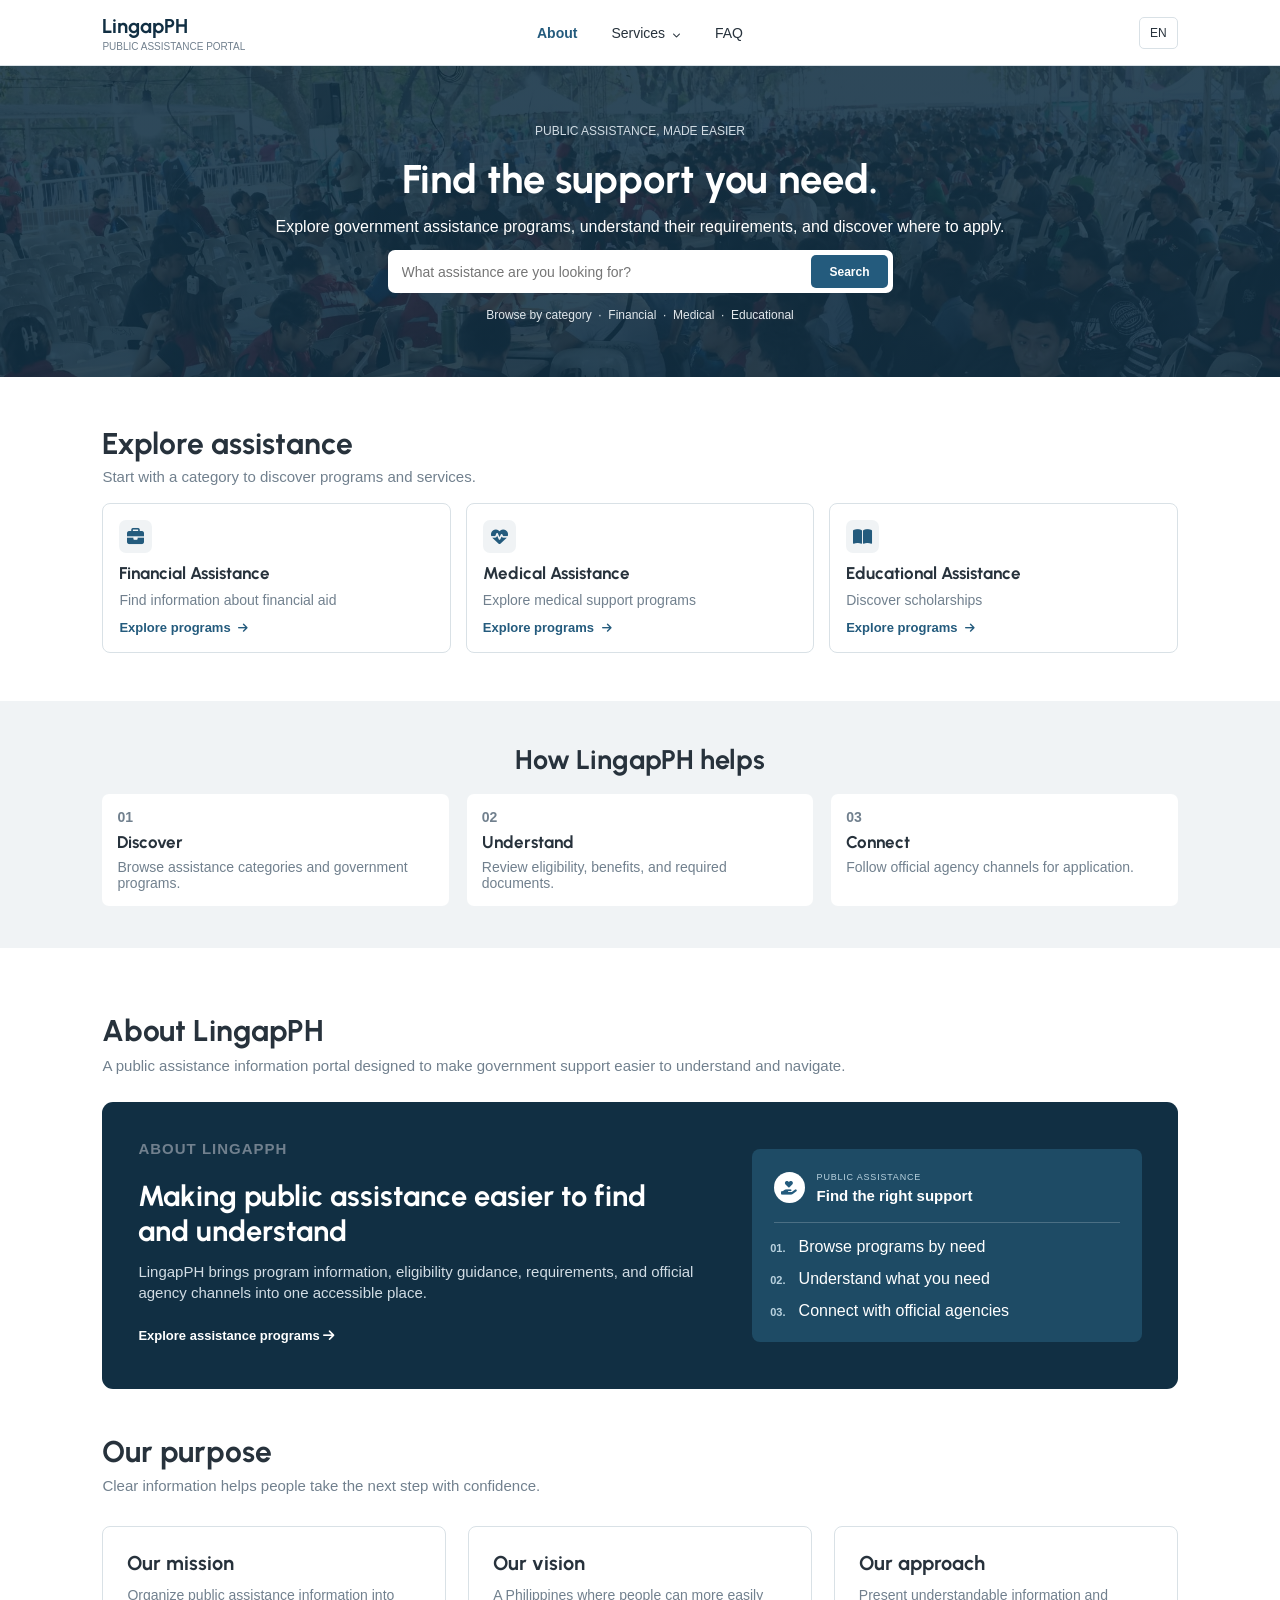
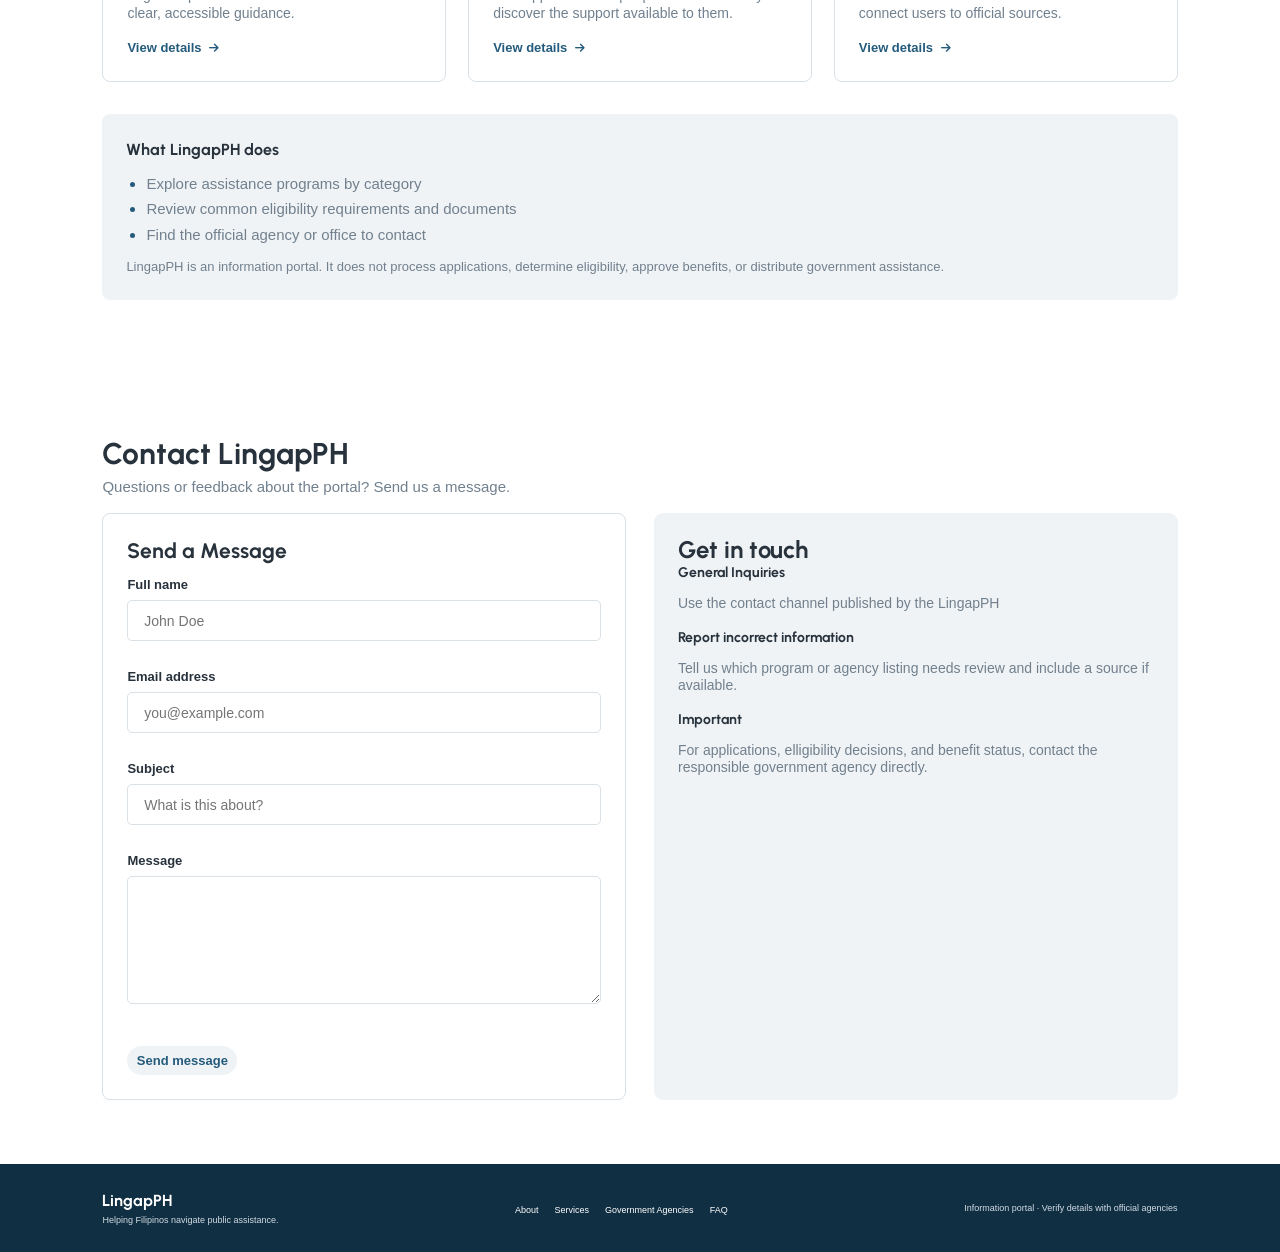
==== commit 4b497e38: "Merge pull request #23 from jhnlvnndrnl/elvin final revisions" ====
--- a/index.html
+++ b/index.html
@@ -161,19 +161,17 @@
                         <strong>Find the right support</strong>
                     </div>
                 </div>
-
-                <div class="feature-panel-row">
-                    <span>01</span>
-                    <p>Browse programs by need</p>
-                </div>
-                <div class="feature-panel-row">
-                    <span>02</span>
-                    <p>Understand what you need</p>
-                </div>
-                <div class="feature-panel-row">
-                    <span>03</span>
-                    <p>Connect with official agencies</p>
-                </div>
+                <ol class="feature-panel-row">
+                <div>
+                    <li><span>Browse programs by need</span></li>
+                </div>
+                <div>
+                    <li><span>Understand what you need</span></li>
+                </div>
+                <div>
+                    <li><span>Connect with official agencies</span></li>
+                </div>
+                </ol>
             </div>
         </section>
 
@@ -213,6 +211,79 @@
         </section>
     </main>
 
+    <!-- CONTACT -->
+    <!-- <section class="contact-section" id="contact">
+        <div class="contact-copy">
+            <p class="feature-label">GET IN TOUCH</p>
+            <h2>Need help finding the right information?</h2>
+            <p>Reach out to the LingapPH team for questions about this information portal and its resources.</p>
+        </div>
+
+        <div class="contact-details">
+            <div class="contact-detail">
+                <i class="fa-solid fa-envelope" aria-hidden="true"></i>
+                <div>
+                    <strong>Email</strong>
+                    <p>hello@lingapph.org</p>
+                </div>
+            </div>
+            <div class="contact-detail">
+                <i class="fa-solid fa-location-dot" aria-hidden="true"></i>
+                <div>
+                    <strong>Office hours</strong>
+                    <p>Monday to Friday, 8:00 AM – 5:00 PM</p>
+                </div>
+            </div>
+        </div>
+    </section> -->
+      <!-- CONTACTS -->
+  
+    <section class="contacts">
+        <h2 class="section-heading">Contact LingapPH</h2>
+
+        <p class="section-description">
+            Questions or feedback about the portal? Send us a message.
+        </p>
+        <section class="contactsB">
+        <div class="contact">
+
+            <div class="contact-card">
+
+                <h3>Send a Message</h3>
+
+                <form class="cForm">
+                  <label for="fullname">Full name</label><br>
+                  <input type="text" id="fullname" name="fullname" placeholder=" John Doe" ><br>
+                  <label for="email">Email address</label><br>
+                  <input type="text" id="email" name="email" placeholder=" you@example.com" ><br>
+                  <label for="subject">Subject</label><br>
+                  <input type="text" id="subject" name="subject" placeholder=" What is this about?" ><br>
+                  <label for="message">Message</label><br>
+                  <textarea type="text" id="message" name="message" rows="6"></textarea><br><br>
+                  <input type="SendMessagebtn" value="Send message">
+                </form> 
+            </div>
+        </div>
+        
+        <div class="getTouch">
+        <h2>Get in touch</h2>
+        <h3>General Inquiries</h3>
+        <p class="section-description">
+            Use the contact channel published by the LingapPH
+        </p>
+        <h3>Report incorrect information</h3>
+        <p class="section-description">
+           Tell us which program or agency listing needs review and include a source if available.
+        </p>
+        <h3>Important</h3>
+        <p class="section-description">
+            For applications, elligibility decisions, and benefit status, contact the responsible government agency directly.
+        </p>
+        </div>
+          
+      </section>
+    </section>
+
     <!-- FOOTER -->
     <footer>
 
--- a/css/style.css
+++ b/css/style.css
@@ -591,12 +591,23 @@
 
 .feature-panel-row {
     display: flex;
-    align-items: center;
+    align-items: left;
+    flex-direction: column;
     gap: 14px;
+    padding-left: 15px;
     padding-top: 15px;
 }
 
 .feature-panel-row span {
+    margin-left: 10px;
+}
+
+.feature-panel-row li {
+    list-style-type: decimal-leading-zero;
+}
+
+.feature-panel-row li::marker {
+    margin-block-end: 10px;
     color: #b9d2df;
     font-size: 11px;
     font-weight: bold;
